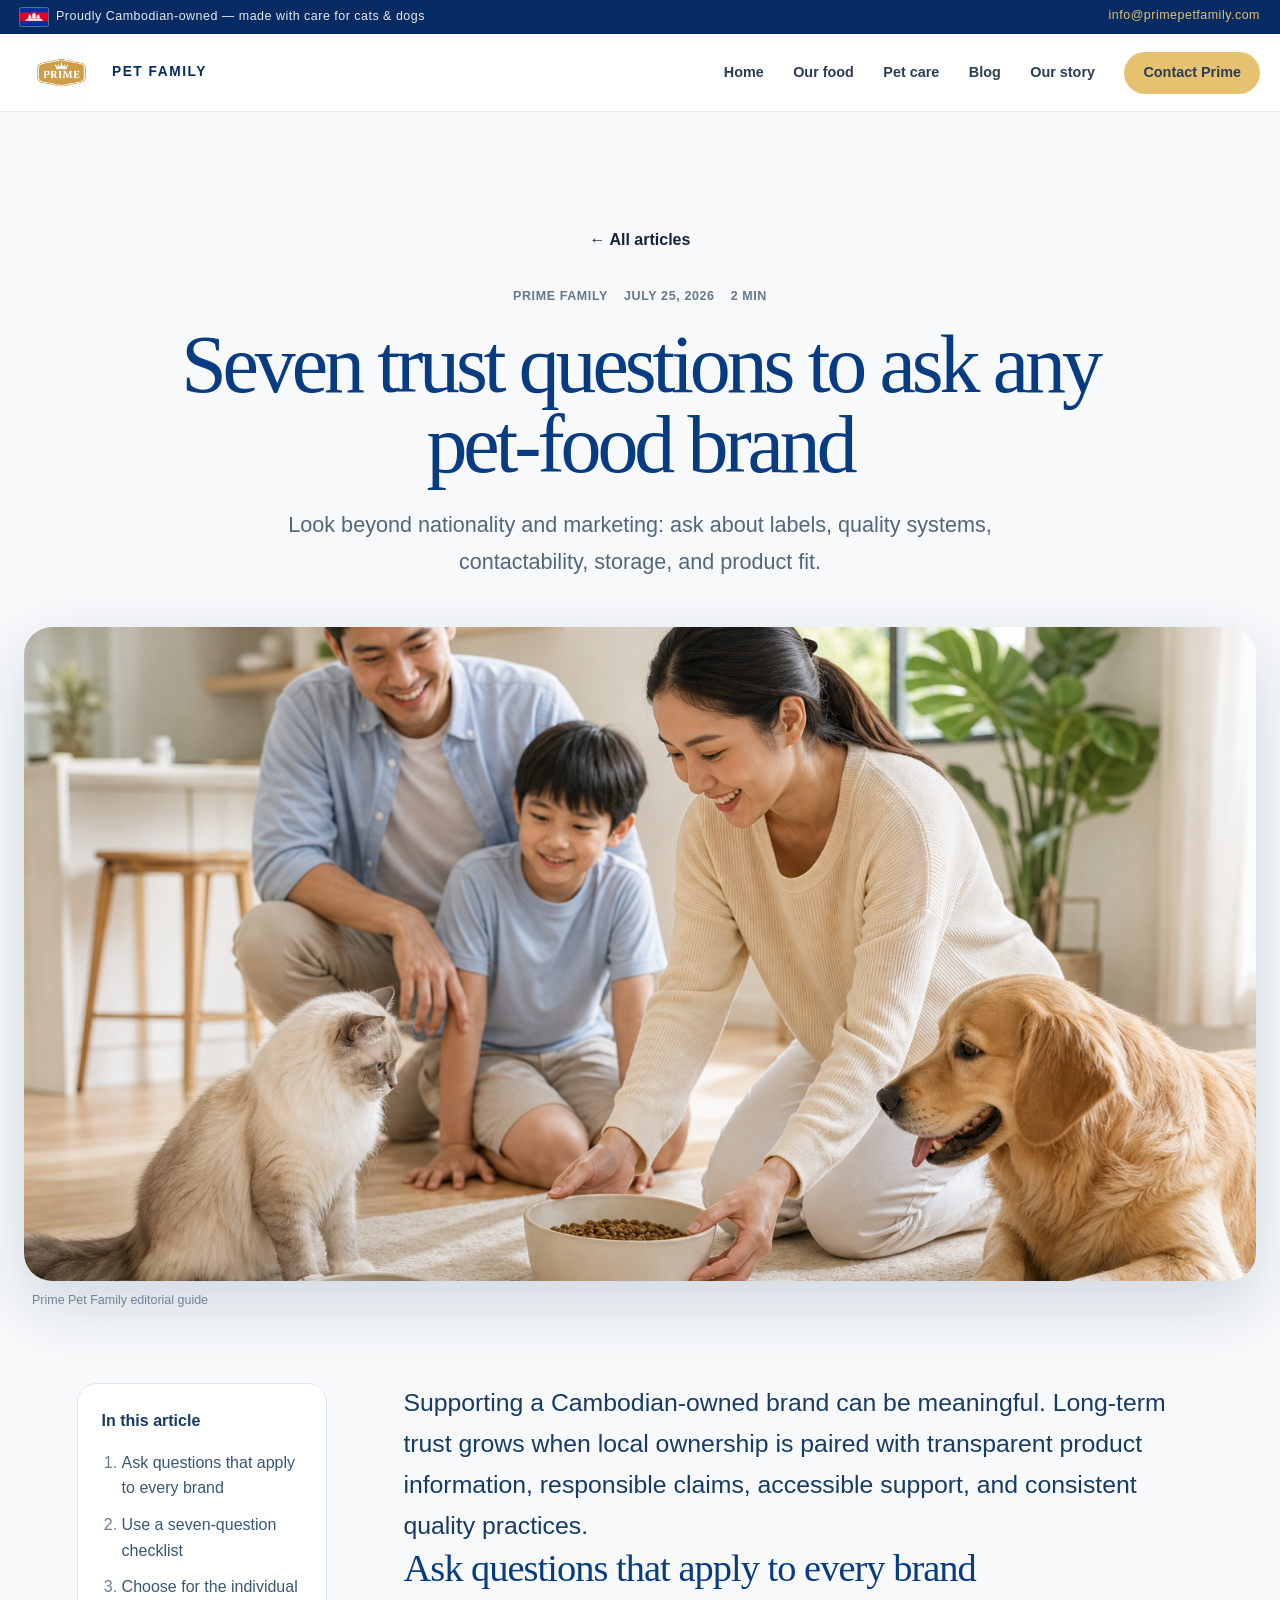
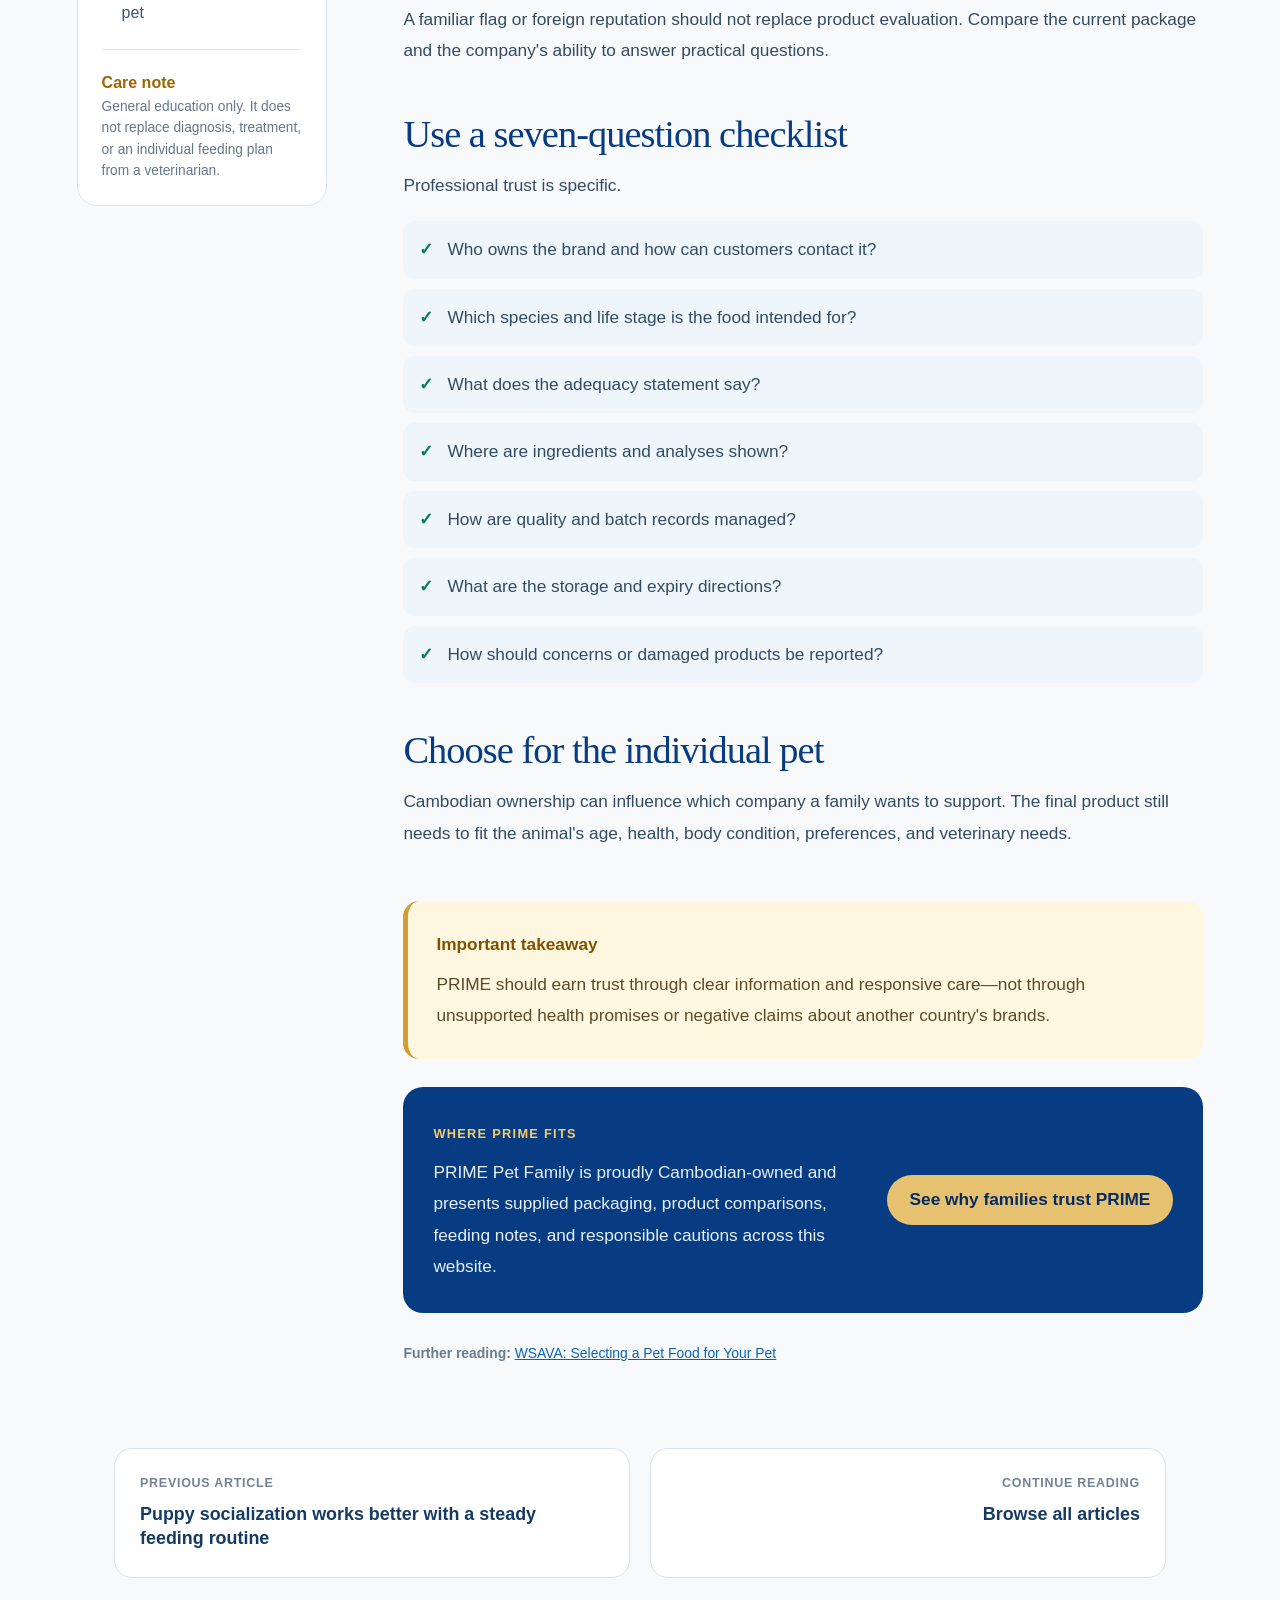
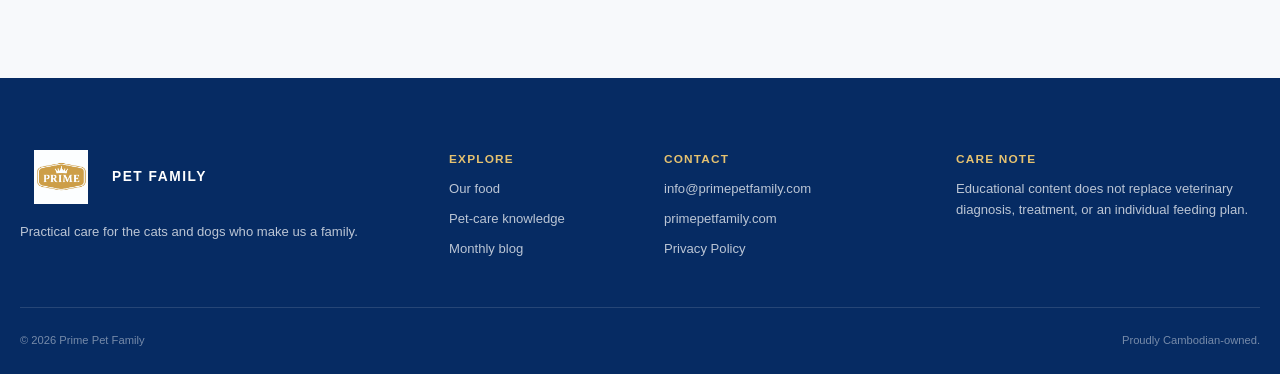
==== blog-post.html @ adce2b97 "Upgrade product pages and add monthly pet care blog" ====
<!doctype html>
<html lang="en">
<head>
  <meta charset="utf-8">
  <meta name="viewport" content="width=device-width, initial-scale=1">
  <meta name="description" content="Practical cat and dog care from Prime Pet Family.">
  <meta name="theme-color" content="#073b82">
  <meta property="og:type" content="article">
  <meta property="og:site_name" content="Prime Pet Family">
  <link rel="canonical" href="https://primepetfamily.com/blog-post.html">
  <title>Pet Care Article | Prime Pet Family</title>
  <link rel="stylesheet" href="styles.css">
  <link rel="stylesheet" href="detail.css">
  <script src="page.js" defer></script>
  <script src="blog-data.js" defer></script>
  <script src="blog.js" defer></script>
</head>
<body class="detail-page blog-page">
  <a class="skip-link" href="#main">Skip to content</a>
  <div class="announcement">
    <span class="ownership-message"><img class="cambodia-flag" src="assets/cambodia-flag.svg" alt="Flag of Cambodia">Proudly Cambodian-owned &mdash; made with care for cats &amp; dogs</span>
    <a href="mailto:info@primepetfamily.com">info@primepetfamily.com</a>
  </div>

  <header class="site-header" id="top">
    <a class="brand" href="index.html" aria-label="Prime Pet Family home"><img src="assets/prime-logo.jpg" alt="Prime"><span>Pet Family</span></a>
    <button class="menu-toggle" type="button" aria-expanded="false" aria-controls="primary-nav"><span></span><span></span><span></span><span class="sr-only">Open navigation</span></button>
    <nav class="primary-nav" id="primary-nav" aria-label="Primary navigation">
      <a href="index.html">Home</a>
      <a href="index.html#products">Our food</a>
      <a href="knowledge.html">Pet care</a>
      <a href="blog.html" aria-current="page">Blog</a>
      <a href="index.html#story">Our story</a>
      <a class="button button-small button-gold" href="mailto:info@primepetfamily.com">Contact Prime</a>
    </nav>
  </header>

  <main id="main" class="blog-post-main">
    <div id="blog-post-app"></div>
  </main>

  <footer class="site-footer detail-footer">
    <div class="footer-brand"><a class="brand brand-footer" href="index.html"><img src="assets/prime-logo.jpg" alt=""><span>Pet Family</span></a><p>Practical care for the cats and dogs who make us a family.</p></div>
    <div><strong>Explore</strong><a href="index.html#products">Our food</a><a href="knowledge.html">Pet-care knowledge</a><a href="blog.html">Monthly blog</a></div>
    <div><strong>Contact</strong><a href="mailto:info@primepetfamily.com">info@primepetfamily.com</a><a href="https://www.primepetfamily.com">primepetfamily.com</a><a href="privacy.html">Privacy Policy</a></div>
    <div class="footer-note"><strong>Care note</strong><p>Educational content does not replace veterinary diagnosis, treatment, or an individual feeding plan.</p></div>
    <div class="copyright"><span>&copy; <span id="year"></span> Prime Pet Family</span><span>Proudly Cambodian-owned.</span></div>
  </footer>
</body>
</html>
---- styles.css ----
:root {
  --blue-950: #062b63;
  --blue-900: #073b82;
  --blue-700: #0a55b8;
  --sky: #11c7df;
  --sky-soft: #dff9fc;
  --gold: #c9952d;
  --gold-light: #e6c270;
  --cream: #fbf7ee;
  --cream-deep: #f1e8d7;
  --ink: #14233b;
  --muted: #627087;
  --white: #fff;
  --line: rgba(20, 35, 59, .13);
  --shadow: 0 18px 55px rgba(5, 37, 82, .12);
  --radius: 28px;
  --max: 1240px;
  --ease-premium: cubic-bezier(.22, 1, .36, 1);
}

* { box-sizing: border-box; }

html {
  scroll-behavior: smooth;
  scroll-padding-top: 92px;
}

body {
  margin: 0;
  color: var(--ink);
  background: #fff;
  font-family: Inter, ui-sans-serif, -apple-system, BlinkMacSystemFont, "Segoe UI", sans-serif;
  line-height: 1.6;
  -webkit-font-smoothing: antialiased;
}

[data-reveal] {
  opacity: 0;
  transform: translate3d(0, var(--reveal-offset, 30px), 0) scale(.985);
  transition: opacity .8s var(--ease-premium), transform .8s var(--ease-premium);
  transition-delay: var(--reveal-delay, 0ms);
  will-change: opacity, transform;
}

[data-reveal="left"] { transform: translate3d(-34px, 0, 0) scale(.985); }
[data-reveal="right"] { transform: translate3d(34px, 0, 0) scale(.985); }
[data-reveal="zoom"] { transform: scale(.92); }
[data-reveal="soft"] { transform: translate3d(0, 16px, 0) scale(.995); }
[data-reveal].is-visible {
  opacity: 1;
  transform: translate3d(0, 0, 0) scale(1);
}

[data-parallax] {
  transform: translate3d(0, var(--parallax-y, 0px), 0) scale(var(--parallax-scale, 1.05));
  transform-origin: center;
  will-change: transform;
}

body.dialog-open { overflow: hidden; }

img { max-width: 100%; display: block; }
button, input, select, textarea { font: inherit; }
button, a { -webkit-tap-highlight-color: transparent; }
a { color: inherit; }

.sr-only {
  position: absolute;
  width: 1px;
  height: 1px;
  padding: 0;
  margin: -1px;
  overflow: hidden;
  clip: rect(0, 0, 0, 0);
  white-space: nowrap;
  border: 0;
}

.skip-link {
  position: fixed;
  z-index: 1000;
  left: 12px;
  top: -80px;
  padding: 10px 16px;
  border-radius: 10px;
  color: var(--white);
  background: var(--blue-900);
  transition: top .2s ease;
}

.skip-link:focus { top: 12px; }

.announcement {
  min-height: 34px;
  padding: 6px max(20px, calc((100vw - var(--max)) / 2));
  display: flex;
  justify-content: space-between;
  gap: 24px;
  color: rgba(255, 255, 255, .9);
  background: var(--blue-950);
  font-size: .78rem;
  letter-spacing: .04em;
}

.announcement a { color: var(--gold-light); text-decoration: none; }
.announcement a:hover { text-decoration: underline; }

.ownership-message,
.local-brand-badge {
  display: inline-flex;
  align-items: center;
  gap: 8px;
}

.cambodia-flag {
  width: 28px;
  height: auto;
  flex: 0 0 auto;
  border-radius: 2px;
  box-shadow: 0 0 0 1px rgba(255, 255, 255, .32);
}

.cambodia-flag-small {
  width: 22px;
  box-shadow: 0 0 0 1px rgba(6, 43, 99, .14);
}

.site-header {
  position: sticky;
  top: 0;
  z-index: 50;
  height: 78px;
  padding: 0 max(20px, calc((100vw - var(--max)) / 2));
  display: flex;
  align-items: center;
  justify-content: space-between;
  background: rgba(255, 255, 255, .94);
  border-bottom: 1px solid rgba(20, 35, 59, .08);
  backdrop-filter: blur(14px);
}

.brand {
  display: inline-flex;
  align-items: center;
  gap: 10px;
  color: var(--blue-950);
  text-decoration: none;
  font-size: .86rem;
  font-weight: 800;
  letter-spacing: .11em;
  text-transform: uppercase;
}

.brand img {
  width: 82px;
  height: 54px;
  object-fit: contain;
  mix-blend-mode: multiply;
}

.primary-nav {
  display: flex;
  align-items: center;
  gap: clamp(18px, 2.3vw, 32px);
}

.primary-nav > a {
  position: relative;
  color: #2d3c54;
  text-decoration: none;
  font-size: .9rem;
  font-weight: 700;
}

.primary-nav > a::after {
  content: "";
  position: absolute;
  left: 0;
  bottom: -8px;
  width: 100%;
  height: 2px;
  background: var(--gold);
  transform: scaleX(0);
  transform-origin: right;
  transition: transform .25s ease;
}

.primary-nav > a:hover::after,
.primary-nav > a:focus-visible::after {
  transform: scaleX(1);
  transform-origin: left;
}

.menu-toggle {
  display: none;
  width: 46px;
  height: 46px;
  padding: 11px;
  border: 0;
  border-radius: 12px;
  background: var(--cream);
}

.menu-toggle > span:not(.sr-only) {
  display: block;
  height: 2px;
  margin: 5px 0;
  border-radius: 2px;
  background: var(--blue-950);
  transition: transform .2s ease, opacity .2s ease;
}

.button {
  min-height: 50px;
  padding: 13px 22px;
  display: inline-flex;
  align-items: center;
  justify-content: center;
  border: 1px solid transparent;
  border-radius: 999px;
  text-decoration: none;
  font-weight: 800;
  line-height: 1.1;
  cursor: pointer;
  transition: transform .2s ease, box-shadow .2s ease, background .2s ease;
}

.button:hover { transform: translateY(-2px); }
.button:focus-visible, .filter-button:focus-visible, .card-link:focus-visible, .dialog-close:focus-visible { outline: 3px solid rgba(17, 199, 223, .48); outline-offset: 3px; }
.button-small { min-height: 42px; padding: 10px 18px; font-size: .84rem; }
.button-gold { color: var(--blue-950); background: var(--gold-light); }
.button-blue { color: var(--white); background: var(--blue-900); box-shadow: 0 12px 24px rgba(7, 59, 130, .22); }
.button-blue:hover { background: var(--blue-700); box-shadow: 0 16px 32px rgba(7, 59, 130, .28); }
.button-light { color: var(--blue-950); background: var(--white); box-shadow: 0 12px 28px rgba(0, 0, 0, .14); }
.button-full { width: 100%; }

.hero {
  position: relative;
  min-height: min(730px, calc(100vh - 112px));
  display: grid;
  align-items: center;
  background: #f6f1e9 url("assets/hero-pets-web.jpg") center / cover no-repeat;
  overflow: hidden;
}

.hero-overlay {
  position: absolute;
  inset: 0;
  background: linear-gradient(90deg, rgba(249, 246, 239, .98) 0%, rgba(249, 246, 239, .91) 31%, rgba(249, 246, 239, .30) 57%, rgba(249, 246, 239, 0) 78%);
}

.hero-content {
  position: relative;
  z-index: 1;
  width: min(660px, 54vw);
  margin-left: max(20px, calc((100vw - var(--max)) / 2));
  padding: 72px 0 58px;
}

.eyebrow {
  margin: 0 0 13px;
  color: var(--gold);
  font-size: .77rem;
  font-weight: 900;
  letter-spacing: .17em;
  text-transform: uppercase;
}

h1, h2, h3, p { margin-top: 0; }

h1, h2 {
  font-family: Georgia, "Times New Roman", serif;
  font-weight: 500;
  line-height: .99;
  letter-spacing: -.045em;
}

h1 { margin-bottom: 24px; color: var(--blue-950); font-size: clamp(3.6rem, 6.7vw, 6.9rem); }
h1 em { color: var(--gold); font-weight: 400; }
h2 { margin-bottom: 22px; color: var(--blue-950); font-size: clamp(2.45rem, 4vw, 4.25rem); }
h3 { line-height: 1.2; }

.hero-copy {
  max-width: 540px;
  margin-bottom: 30px;
  color: #435067;
  font-size: clamp(1.02rem, 1.4vw, 1.22rem);
}

.hero-actions { display: flex; align-items: center; gap: 24px; flex-wrap: wrap; }

.text-link {
  color: var(--blue-950);
  text-decoration: none;
  font-size: .94rem;
  font-weight: 850;
  border-bottom: 1px solid rgba(6, 43, 99, .28);
}

.text-link span { display: inline-block; margin-left: 5px; transition: transform .2s ease; }
.text-link:hover span { transform: translateX(4px); }
.text-link-blue { color: var(--blue-700); }

.hero-proof {
  max-width: 610px;
  margin-top: 46px;
  padding-top: 22px;
  display: grid;
  grid-template-columns: repeat(3, 1fr);
  gap: 16px;
  border-top: 1px solid rgba(6, 43, 99, .18);
}

.hero-proof div { display: flex; flex-direction: column; }
.hero-proof strong { color: var(--blue-950); font-size: .87rem; }
.hero-proof span { color: var(--muted); font-size: .72rem; }

.image-note {
  position: absolute;
  right: 15px;
  bottom: 7px;
  margin: 0;
  color: rgba(20, 35, 59, .55);
  font-size: .62rem;
}

.trust-bar {
  padding: 24px max(20px, calc((100vw - var(--max)) / 2));
  display: grid;
  grid-template-columns: repeat(3, 1fr);
  gap: 22px;
  color: var(--white);
  background: var(--blue-900);
}

.trust-bar > div { display: flex; align-items: center; gap: 13px; font-size: .8rem; line-height: 1.4; }
.trust-bar strong { display: block; color: var(--gold-light); font-size: .86rem; }
.trust-icon { width: 40px; height: 40px; display: grid; flex: 0 0 40px; place-items: center; border: 1px solid rgba(255,255,255,.28); border-radius: 50%; font-size: 1.2rem; }

.trust-section { padding-bottom: 88px; }
.trust-layout {
  display: grid;
  grid-template-columns: minmax(0, .92fr) minmax(0, 1.08fr);
  align-items: start;
  gap: 28px;
}
.trust-visual {
  margin: 0;
  overflow: hidden;
  border-radius: 26px;
  background: #fff;
  box-shadow: var(--shadow);
}
.trust-visual img {
  width: 100%;
  display: block;
  aspect-ratio: 3 / 2;
  object-fit: cover;
}
.trust-visual figcaption {
  padding: 12px 16px 16px;
  color: #7f8b9d;
  font-size: .72rem;
}
.trust-content { display: grid; gap: 22px; }
.trust-grid { display: grid; grid-template-columns: repeat(2, minmax(0, 1fr)); gap: 22px; }
.trust-card {
  padding: 28px;
  border: 1px solid var(--line);
  border-radius: 24px;
  background: linear-gradient(180deg, #ffffff, #f7fbff);
  box-shadow: 0 12px 34px rgba(6, 43, 99, .06);
}
.trust-card-kicker {
  margin: 0 0 14px;
  color: var(--gold);
  font-size: .76rem;
  font-weight: 900;
  letter-spacing: .12em;
  text-transform: uppercase;
}
.trust-card h3 {
  margin: 0 0 10px;
  color: var(--blue-950);
  font-family: Georgia, "Times New Roman", serif;
  font-size: 1.5rem;
}
.trust-card p:last-child { margin-bottom: 0; color: var(--muted); font-size: .88rem; }
.trust-proof-panel {
  padding: 30px;
  display: grid;
  grid-template-columns: minmax(0, .86fr) minmax(0, 1.14fr);
  gap: 28px;
  border-radius: 28px;
  color: #fff;
  background: linear-gradient(135deg, var(--blue-950), #0e4ea0 62%, #1776c9);
  box-shadow: 0 18px 44px rgba(7, 59, 130, .18);
}
.trust-proof-label {
  margin: 0 0 12px;
  color: rgba(255,255,255,.72);
  font-size: .72rem;
  font-weight: 900;
  letter-spacing: .12em;
  text-transform: uppercase;
}
.trust-proof-copy h3 {
  margin: 0 0 14px;
  color: #fff;
  font-family: Georgia, "Times New Roman", serif;
  font-size: 2rem;
  line-height: 1.02;
}
.trust-proof-copy p:last-child {
  margin: 0;
  color: rgba(255,255,255,.78);
  font-size: .9rem;
}
.trust-proof-list {
  margin: 0;
  padding: 0;
  display: grid;
  gap: 16px;
  list-style: none;
}
.trust-proof-list li {
  padding: 15px 0 0;
  display: grid;
  gap: 7px;
  border-top: 1px solid rgba(255,255,255,.18);
}
.trust-proof-list li:first-child { padding-top: 0; border-top: 0; }
.trust-proof-list strong { color: #fff; font-size: .95rem; }
.trust-proof-list span { color: rgba(255,255,255,.74); font-size: .84rem; line-height: 1.55; }

.section { width: min(calc(100% - 40px), var(--max)); margin-inline: auto; padding: 112px 0; }

.section-heading { max-width: 750px; margin-bottom: 48px; }
.section-heading h2 { margin-bottom: 0; }
.section-heading > p:not(.eyebrow), .heading-row > p { color: var(--muted); }
.heading-row { max-width: none; display: grid; grid-template-columns: minmax(0, 1.5fr) minmax(260px, .62fr); align-items: end; gap: 65px; }
.heading-row > p { margin: 0 0 8px; }
.centered { margin-inline: auto; text-align: center; }
.centered > p:last-child { max-width: 660px; margin-inline: auto; }

.products-section { overflow: hidden; }

.filter-bar {
  margin-bottom: 34px;
  padding-bottom: 10px;
  display: flex;
  gap: 9px;
  overflow-x: auto;
  scrollbar-width: thin;
}

.filter-button {
  flex: 0 0 auto;
  padding: 10px 18px;
  border: 1px solid var(--line);
  border-radius: 999px;
  color: #48566c;
  background: #fff;
  font-size: .84rem;
  font-weight: 800;
  cursor: pointer;
  transition: color .2s ease, border .2s ease, background .2s ease;
}

.filter-button:hover { border-color: var(--blue-700); color: var(--blue-700); }
.filter-button.active { color: #fff; border-color: var(--blue-900); background: var(--blue-900); }

.product-grid { display: grid; grid-template-columns: repeat(2, minmax(0, 1fr)); gap: 22px; }
.product-card { min-width: 0; overflow: hidden; border: 1px solid var(--line); border-radius: var(--radius); background: #fff; box-shadow: 0 9px 35px rgba(10, 51, 105, .06); transition: transform .3s ease, box-shadow .3s ease; }
.product-card:hover { transform: translateY(-6px); box-shadow: var(--shadow); }
.product-card[hidden] { display: none; }

.product-card-canned {
  grid-column: 1 / -1;
  display: grid;
  grid-template-columns: minmax(0, 1.25fr) minmax(330px, .75fr);
}

.product-card-canned .product-image-wrap {
  height: 470px;
  padding: 34px;
  background: linear-gradient(145deg, #edf8f6, #fff8ed);
}

.product-card-canned .product-image-wrap::before {
  width: 430px;
  height: 430px;
}

.product-card-canned .product-image-wrap > img {
  max-width: 96%;
  max-height: 430px;
  filter: none;
}

.product-card-canned .product-body {
  padding: clamp(34px, 5vw, 66px);
  display: flex;
  justify-content: center;
  flex-direction: column;
}

.product-card-canned .product-body > p:not(.product-pet) {
  min-height: 0;
}

.canned-flavours {
  margin: 3px 0 26px;
  display: flex;
  flex-wrap: wrap;
  gap: 7px;
}

.canned-flavours span {
  padding: 6px 10px;
  border: 1px solid rgba(7, 59, 130, .14);
  border-radius: 999px;
  color: var(--blue-900);
  background: #f4f8ff;
  font-size: .7rem;
  font-weight: 800;
}

.product-image-wrap {
  position: relative;
  height: 410px;
  display: grid;
  place-items: center;
  padding: 42px 28px 18px;
  overflow: hidden;
  background: linear-gradient(145deg, #dff7fb, #f8fcfd);
}

.product-image-wrap::before {
  content: "";
  position: absolute;
  width: 310px;
  height: 310px;
  border: 1px solid rgba(255,255,255,.8);
  border-radius: 50%;
}

.product-card-cream .product-image-wrap { background: linear-gradient(145deg, #f7edda, #fffaf0); }
.product-card-dog .product-image-wrap { background: linear-gradient(145deg, #d8eff6, #f5ead7); }
.product-card-sky .product-image-wrap { background: linear-gradient(145deg, #cfeff8, #f2f9fb); }

.product-image-wrap > img { position: relative; z-index: 1; max-width: 88%; max-height: 365px; object-fit: contain; filter: drop-shadow(0 17px 19px rgba(6, 43, 99, .12)); transition: transform .35s ease; }
.product-card:hover .product-image-wrap > img { transform: scale(1.025); }
.product-image-wrap.range-image > img { max-width: 100%; }

.dual-product { grid-template-columns: 1fr 1.35fr; align-items: end; padding-inline: 12px; }
.dual-product > img { width: 100%; max-width: none; }
.dual-product > img:first-of-type { transform: translateX(18px) scale(.82); transform-origin: bottom right; }
.product-card:hover .dual-product > img:first-of-type { transform: translateX(18px) scale(.84); }

.product-badge {
  position: absolute;
  z-index: 3;
  left: 20px;
  top: 20px;
  padding: 7px 12px;
  border-radius: 999px;
  color: var(--blue-950);
  background: rgba(255,255,255,.84);
  backdrop-filter: blur(8px);
  font-size: .7rem;
  font-weight: 900;
  letter-spacing: .04em;
  text-transform: uppercase;
}

.product-body { padding: 28px; }
.product-pet { margin-bottom: 5px; color: var(--gold); font-size: .73rem; font-weight: 900; letter-spacing: .12em; text-transform: uppercase; }
.product-body h3 { margin: 0 0 10px; color: var(--blue-950); font-family: Georgia, "Times New Roman", serif; font-size: 1.7rem; }
.product-body > p:not(.product-pet) { min-height: 52px; margin-bottom: 22px; color: var(--muted); font-size: .9rem; }
.product-footer { padding-top: 18px; display: flex; align-items: center; justify-content: space-between; gap: 16px; border-top: 1px solid var(--line); }
.size-pill { flex: 0 0 auto; padding: 5px 10px; border-radius: 999px; color: var(--blue-900); background: #eef5ff; font-size: .72rem; font-weight: 850; }
.card-link { padding: 0; border: 0; color: var(--blue-900); background: transparent; font-size: .8rem; font-weight: 850; text-decoration: none; cursor: pointer; }
.card-link:hover span { display: inline-block; transform: translateX(3px); }
.filter-empty { padding: 44px; text-align: center; color: var(--muted); background: var(--cream); border-radius: var(--radius); }

.format-section { padding-top: 80px; }
.format-grid { display: grid; grid-template-columns: repeat(3, minmax(0, 1fr)); gap: 20px; }
.format-card {
  overflow: hidden;
  border: 1px solid var(--line);
  border-radius: 26px;
  background: #fff;
  box-shadow: 0 12px 34px rgba(6,43,99,.06);
}
.format-card > img {
  width: 100%;
  aspect-ratio: 16 / 10;
  display: block;
  object-fit: cover;
}
.format-copy { padding: 24px 24px 26px; }
.format-kicker {
  margin: 0 0 10px;
  color: var(--gold);
  font-size: .72rem;
  font-weight: 900;
  letter-spacing: .12em;
  text-transform: uppercase;
}
.format-copy h3 {
  margin: 0 0 12px;
  color: var(--blue-950);
  font-family: Georgia, "Times New Roman", serif;
  font-size: 1.6rem;
  line-height: 1.08;
}
.format-copy > p {
  margin: 0 0 16px;
  color: var(--muted);
  font-size: .84rem;
}
.format-copy ul {
  margin: 0 0 18px;
  padding-left: 18px;
}
.format-copy li {
  margin: 7px 0;
  color: var(--blue-950);
  font-size: .8rem;
}

.feature-story {
  min-height: 720px;
  display: grid;
  grid-template-columns: minmax(0, 1.05fr) minmax(0, .95fr);
  background: var(--cream);
}

.feature-visual {
  position: relative;
  min-height: 650px;
  display: grid;
  place-items: center;
  overflow: hidden;
  background: var(--sky);
}

.feature-visual::before {
  content: "";
  position: absolute;
  inset: 8%;
  border: 1px solid rgba(255,255,255,.45);
  border-radius: 50%;
}

.bowl-image { position: relative; z-index: 2; width: min(70%, 520px); filter: drop-shadow(0 30px 28px rgba(4, 65, 83, .22)); }
.orbit { position: absolute; border: 1px solid rgba(255,255,255,.42); border-radius: 50%; }
.orbit-one { width: 560px; height: 560px; }
.orbit-two { width: 730px; height: 730px; }
.ingredient-chip { position: absolute; z-index: 3; padding: 8px 14px; border-radius: 999px; color: var(--blue-950); background: #fff; box-shadow: 0 9px 26px rgba(6, 43, 99, .14); font-size: .75rem; font-weight: 900; }
.chip-one { left: 10%; top: 25%; }
.chip-two { right: 9%; top: 32%; }
.chip-three { right: 13%; bottom: 22%; }

.feature-copy { align-self: center; max-width: 570px; padding: 80px clamp(38px, 7vw, 110px); }
.feature-copy > p:not(.eyebrow) { color: var(--muted); }

.check-list { margin: 30px 0; padding: 0; list-style: none; }
.check-list li { padding: 16px 0; display: flex; align-items: center; gap: 18px; border-bottom: 1px solid var(--line); }
.check-list li > span { width: 40px; height: 40px; display: grid; flex: 0 0 40px; place-items: center; border-radius: 50%; color: #fff; background: var(--blue-900); font-size: .68rem; font-weight: 900; }
.check-list div { display: flex; flex-direction: column; }
.check-list strong { color: var(--blue-950); font-size: .9rem; }
.check-list small { color: var(--muted); }

.ingredient-gallery-section { padding-top: 88px; }
.ingredient-gallery-grid { display: grid; grid-template-columns: repeat(2, minmax(0, 1fr)); gap: 22px; }
.ingredient-gallery-card {
  overflow: hidden;
  border: 1px solid var(--line);
  border-radius: 26px;
  background: #fff;
  box-shadow: 0 12px 34px rgba(6,43,99,.06);
}
.ingredient-gallery-card > img {
  width: 100%;
  aspect-ratio: 16 / 10;
  display: block;
  object-fit: cover;
}
.ingredient-gallery-copy { padding: 24px 24px 26px; }
.ingredient-gallery-kicker {
  margin: 0 0 10px;
  color: var(--gold);
  font-size: .72rem;
  font-weight: 900;
  letter-spacing: .12em;
  text-transform: uppercase;
}
.ingredient-gallery-copy h3 {
  margin: 0 0 11px;
  color: var(--blue-950);
  font-family: Georgia, "Times New Roman", serif;
  font-size: 1.55rem;
  line-height: 1.08;
}
.ingredient-gallery-copy > p:not(.ingredient-gallery-kicker) {
  margin: 0 0 18px;
  color: var(--muted);
  font-size: .84rem;
}
.ingredient-tags {
  display: flex;
  flex-wrap: wrap;
  gap: 7px;
}
.ingredient-tags span {
  padding: 6px 10px;
  border: 1px solid rgba(7, 59, 130, .12);
  border-radius: 999px;
  color: var(--blue-900);
  background: #f5f9ff;
  font-size: .69rem;
  font-weight: 850;
}

.range-spotlight { display: grid; grid-template-columns: minmax(0, .83fr) minmax(0, 1.17fr); align-items: center; gap: 65px; }
.spotlight-copy > p:not(.eyebrow) { color: var(--muted); }
.stat-grid { margin: 34px 0 16px; display: grid; grid-template-columns: repeat(3, 1fr); gap: 1px; overflow: hidden; border: 1px solid var(--line); border-radius: 18px; background: var(--line); }
.stat-grid > div { padding: 21px 13px; display: flex; flex-direction: column; background: #fff; }
.stat-grid strong { color: var(--blue-900); font-family: Georgia, "Times New Roman", serif; font-size: 1.7rem; line-height: 1; }
.stat-grid span { margin-top: 7px; color: var(--muted); font-size: .67rem; line-height: 1.35; }
.claim-note { display: block; color: #8993a2; line-height: 1.5; }

.spotlight-visual { position: relative; min-height: 560px; display: grid; align-items: end; border-radius: var(--radius); background: linear-gradient(145deg, #d7f4fa 0%, #eef8f9 52%, #f2e2c4 100%); overflow: hidden; }
.spotlight-visual::after { content: ""; position: absolute; inset: 30px; border: 1px solid rgba(255,255,255,.7); border-radius: 50%; }
.dog-range-image { position: relative; z-index: 2; width: 100%; padding: 40px 18px 15px; filter: drop-shadow(0 21px 22px rgba(6,43,99,.12)); }
.kibble-card { position: absolute; z-index: 4; right: 24px; top: 24px; width: 125px; padding: 8px; border-radius: 17px; background: #fff; box-shadow: var(--shadow); transform: rotate(4deg); }
.kibble-card img { width: 100%; aspect-ratio: 1; object-fit: cover; border-radius: 11px; }
.kibble-card span { display: block; padding: 7px 3px 3px; color: var(--blue-950); font-size: .58rem; font-weight: 850; line-height: 1.25; text-align: center; }

.feeding-section { padding: 110px 20px; color: #fff; background: var(--blue-950); }
.feeding-section h2 { color: #fff; }
.feeding-section .section-heading > p:last-child { color: rgba(255,255,255,.7); }
.transition-track { width: min(960px, 100%); margin: 50px auto 32px; display: flex; align-items: center; justify-content: center; }
.transition-step { flex: 0 0 128px; display: flex; align-items: center; flex-direction: column; text-align: center; }
.transition-step strong { margin-top: 13px; color: var(--gold-light); font-size: .84rem; }
.transition-step small { color: rgba(255,255,255,.65); }
.transition-line { height: 1px; flex: 1; min-width: 20px; margin-bottom: 46px; background: rgba(255,255,255,.25); }
.bowl-chart { position: relative; width: 86px; height: 86px; overflow: hidden; border: 2px solid rgba(255,255,255,.65); border-radius: 50%; background: rgba(255,255,255,.14); }
.bowl-chart::after { content: ""; position: absolute; inset: 11px; border: 1px solid rgba(255,255,255,.23); border-radius: 50%; }
.bowl-chart span { position: absolute; left: 0; right: 0; bottom: 0; height: var(--new-food); background: var(--gold); transition: height .8s ease; }
.feeding-note { max-width: 680px; margin: 0 auto; color: rgba(255,255,255,.54); font-size: .76rem; text-align: center; }

.standards-section { padding-top: 86px; }
.standards-layout {
  display: grid;
  grid-template-columns: minmax(0, 1.08fr) minmax(320px, .92fr);
  gap: 24px;
  align-items: start;
}
.standards-grid { display: grid; grid-template-columns: repeat(2, minmax(0, 1fr)); gap: 18px; }
.standards-card {
  min-height: 230px;
  padding: 26px;
  border: 1px solid var(--line);
  border-radius: 24px;
  background: linear-gradient(180deg, #ffffff, #f8fbff);
  box-shadow: 0 12px 34px rgba(6,43,99,.05);
}
.standards-card span {
  width: 40px;
  height: 40px;
  display: grid;
  place-items: center;
  border-radius: 50%;
  color: #fff;
  background: var(--blue-900);
  font-size: .68rem;
  font-weight: 900;
}
.standards-card h3 {
  margin: 32px 0 10px;
  color: var(--blue-950);
  font-family: Georgia, "Times New Roman", serif;
  font-size: 1.35rem;
}
.standards-card p { margin: 0; color: var(--muted); font-size: .82rem; }
.standards-panel {
  padding: 28px;
  border-radius: 26px;
  color: #fff;
  background: linear-gradient(145deg, #073b82, #0b56a1);
  box-shadow: 0 16px 38px rgba(6,43,99,.12);
}
.standards-kicker {
  margin: 0 0 10px;
  color: var(--gold-light);
  font-size: .72rem;
  font-weight: 900;
  letter-spacing: .1em;
  text-transform: uppercase;
}
.standards-panel h3 {
  margin: 0 0 16px;
  color: #fff;
  font-family: Georgia, "Times New Roman", serif;
  font-size: 2rem;
  line-height: 1.02;
}
.standards-list {
  margin: 0;
  padding: 0;
  list-style: none;
}
.standards-list li {
  padding: 15px 0;
  display: grid;
  gap: 5px;
  border-top: 1px solid rgba(255,255,255,.16);
}
.standards-list li:first-child { padding-top: 0; border-top: 0; }
.standards-list strong { color: #fff; font-size: .88rem; }
.standards-list span { color: rgba(255,255,255,.74); font-size: .79rem; line-height: 1.5; }

.knowledge-preview { padding-bottom: 88px; }
.knowledge-preview .heading-row > div:last-child > p { margin-bottom: 11px; color: var(--muted); }
.knowledge-preview-grid { display: grid; grid-template-columns: repeat(3, minmax(0, 1fr)); gap: 17px; }
.knowledge-preview-card { overflow: hidden; border: 1px solid var(--line); border-radius: 23px; color: inherit; text-decoration: none; background: #fff; box-shadow: 0 10px 34px rgba(6,43,99,.06); transition: transform .25s ease, box-shadow .25s ease; }
.knowledge-preview-card:hover { transform: translateY(-5px); box-shadow: var(--shadow); }
.knowledge-preview-card > img { width: 100%; height: 245px; object-fit: cover; }
.knowledge-preview-card > div { padding: 24px; }
.knowledge-preview-card span { color: var(--gold); font-size: .68rem; font-weight: 850; text-transform: uppercase; }
.knowledge-preview-card h3 { margin: 12px 0 9px; color: var(--blue-950); font-family: Georgia, "Times New Roman", serif; font-size: 1.45rem; }
.knowledge-preview-card p { color: var(--muted); font-size: .81rem; }
.knowledge-preview-card strong { color: var(--blue-700); font-size: .75rem; }

.story-section { display: grid; grid-template-columns: minmax(0, 1.12fr) minmax(0, .88fr); align-items: center; gap: 70px; }
.story-image { min-height: 540px; overflow: hidden; border-radius: var(--radius); background: var(--sky-soft); box-shadow: var(--shadow); }
.story-image img { width: 100%; height: 100%; min-height: 540px; object-fit: cover; object-position: left center; }
.story-copy > p:not(.eyebrow) { color: var(--muted); }
.quality-row { margin-top: 30px; padding-top: 20px; display: flex; flex-wrap: wrap; gap: 8px; border-top: 1px solid var(--line); }
.quality-row span { padding: 7px 11px; border-radius: 8px; color: var(--blue-900); background: #eef5ff; font-size: .7rem; font-weight: 800; }

.business-section { padding-top: 86px; }
.business-grid { display: grid; grid-template-columns: repeat(3, minmax(0, 1fr)); gap: 22px; }
.business-card {
  padding: 28px;
  display: flex;
  flex-direction: column;
  gap: 16px;
  border: 1px solid var(--line);
  border-radius: 24px;
  background: #fff;
  box-shadow: 0 12px 34px rgba(6, 43, 99, .06);
}
.business-kicker {
  margin: 0;
  color: var(--gold);
  font-size: .72rem;
  font-weight: 900;
  letter-spacing: .12em;
  text-transform: uppercase;
}
.business-card h3 {
  margin: 0;
  color: var(--blue-950);
  font-family: Georgia, "Times New Roman", serif;
  font-size: 1.56rem;
}
.business-card p:not(.business-kicker) { margin: 0; color: var(--muted); font-size: .86rem; }
.business-card .button { align-self: flex-start; }

.business-assurance {
  margin-top: 26px;
  display: grid;
  grid-template-columns: repeat(3, minmax(0, 1fr));
  gap: 16px;
}

.business-assurance article {
  padding: 22px 24px;
  border: 1px solid var(--line);
  border-radius: 22px;
  background: linear-gradient(180deg, #ffffff, #f7fbff);
  box-shadow: 0 10px 30px rgba(6,43,99,.05);
}

.business-assurance strong {
  display: block;
  margin-bottom: 8px;
  color: var(--blue-950);
  font-size: .96rem;
}

.business-assurance p {
  margin: 0;
  color: var(--muted);
  font-size: .8rem;
}

.faq-section { padding-top: 72px; }
.faq-list { border-top: 1px solid var(--line); }
.faq-list details { border-bottom: 1px solid var(--line); }
.faq-list summary { padding: 24px 4px; display: flex; align-items: center; justify-content: space-between; gap: 18px; color: var(--blue-950); font-size: 1.04rem; font-weight: 800; cursor: pointer; list-style: none; }
.faq-list summary::-webkit-details-marker { display: none; }
.faq-list summary span { font-size: 1.5rem; font-weight: 300; transition: transform .2s ease; }
.faq-list details[open] summary span { transform: rotate(45deg); }
.faq-list details p { max-width: 860px; margin: -8px 0 25px; color: var(--muted); }

.final-cta { padding: 78px max(20px, calc((100vw - var(--max)) / 2)); display: flex; align-items: center; justify-content: space-between; gap: 40px; color: #fff; background: var(--sky); }
.final-cta .eyebrow { color: var(--blue-950); }
.final-cta h2 { max-width: 790px; margin: 0; color: #fff; }

.site-footer { padding: 72px max(20px, calc((100vw - var(--max)) / 2)) 24px; display: grid; grid-template-columns: 1.25fr .55fr .8fr 1fr; gap: 48px; color: rgba(255,255,255,.73); background: var(--blue-950); font-size: .82rem; }
.site-footer > div:not(.copyright) { display: flex; flex-direction: column; align-items: flex-start; gap: 9px; }
.site-footer strong { color: var(--gold-light); font-size: .74rem; letter-spacing: .1em; text-transform: uppercase; }
.site-footer a:not(.brand) { text-decoration: none; }
.site-footer a:hover { color: #fff; }
.brand-footer { margin-bottom: 8px; color: #fff; }
.brand-footer img { border-radius: 6px; mix-blend-mode: normal; }
.footer-brand p, .footer-note p { margin: 0; }
.footer-ownership { color: rgba(255,255,255,.56); }
.copyright { grid-column: 1 / -1; padding-top: 24px; display: flex; justify-content: space-between; gap: 20px; border-top: 1px solid rgba(255,255,255,.13); color: rgba(255,255,255,.45); font-size: .7rem; }

.inquiry-dialog {
  width: min(560px, calc(100% - 28px));
  max-height: calc(100vh - 30px);
  padding: 38px;
  border: 0;
  border-radius: 26px;
  color: var(--ink);
  background: #fff;
  box-shadow: 0 40px 100px rgba(0,0,0,.35);
}

.inquiry-dialog::backdrop { background: rgba(4, 25, 55, .72); backdrop-filter: blur(5px); }
.dialog-close { position: absolute; right: 17px; top: 14px; width: 40px; height: 40px; border: 0; border-radius: 50%; color: var(--blue-950); background: var(--cream); font-size: 1.7rem; line-height: 1; cursor: pointer; }
.dialog-mark { width: max-content; margin-bottom: 27px; padding: 6px 13px; border: 2px solid var(--gold); border-radius: 8px; color: var(--gold); font-family: Georgia, "Times New Roman", serif; font-weight: 900; letter-spacing: .06em; }
.inquiry-dialog h2 { margin-bottom: 13px; font-size: 2.9rem; }
.inquiry-dialog > p:not(.eyebrow) { color: var(--muted); }
.inquiry-dialog form { display: grid; gap: 9px; margin-top: 22px; }
.inquiry-dialog label { color: var(--blue-950); font-size: .72rem; font-weight: 850; }
.inquiry-dialog input, .inquiry-dialog select, .inquiry-dialog textarea { width: 100%; padding: 11px 13px; border: 1px solid var(--line); border-radius: 10px; color: var(--ink); background: #fbfcfe; outline: 0; }
.inquiry-dialog input:focus, .inquiry-dialog select:focus, .inquiry-dialog textarea:focus { border-color: var(--sky); box-shadow: 0 0 0 3px rgba(17,199,223,.16); }
.inquiry-dialog input[readonly] { color: var(--blue-900); font-weight: 750; }
.form-row { display: grid; grid-template-columns: 1fr 1fr; gap: 12px; }
.form-row > div { display: grid; gap: 9px; }
.inquiry-dialog form small { color: #8a94a3; text-align: center; }

.toast { position: fixed; z-index: 80; left: 50%; bottom: 24px; padding: 11px 17px; border-radius: 999px; color: #fff; background: var(--blue-950); box-shadow: var(--shadow); font-size: .82rem; font-weight: 750; opacity: 0; pointer-events: none; transform: translate(-50%, 20px); transition: opacity .25s ease, transform .25s ease; }
.toast.show { opacity: 1; transform: translate(-50%, 0); }

@media (max-width: 980px) {
  .menu-toggle { display: block; }
  .primary-nav { position: absolute; left: 20px; right: 20px; top: 69px; padding: 20px; display: none; align-items: stretch; flex-direction: column; gap: 7px; border: 1px solid var(--line); border-radius: 18px; background: #fff; box-shadow: var(--shadow); }
  .primary-nav.open { display: flex; }
  .primary-nav > a { padding: 9px 5px; }
  .primary-nav > a::after { display: none; }
  .menu-toggle[aria-expanded="true"] > span:nth-child(1) { transform: translateY(7px) rotate(45deg); }
  .menu-toggle[aria-expanded="true"] > span:nth-child(2) { opacity: 0; }
  .menu-toggle[aria-expanded="true"] > span:nth-child(3) { transform: translateY(-7px) rotate(-45deg); }

  .hero { min-height: 680px; background-position: 61% center; }
  .hero-overlay { background: linear-gradient(90deg, rgba(249,246,239,.98), rgba(249,246,239,.82) 51%, rgba(249,246,239,.12)); }
  .hero-content { width: 65vw; }
  .heading-row { grid-template-columns: 1fr; gap: 15px; }
  .trust-layout { grid-template-columns: 1fr; }
  .trust-grid { grid-template-columns: 1fr 1fr; }
  .trust-proof-panel { grid-template-columns: 1fr; }
  .format-grid { grid-template-columns: 1fr; }
  .product-image-wrap { height: 350px; }
  .product-card-canned { grid-template-columns: minmax(0, 1.05fr) minmax(300px, .95fr); }
  .product-card-canned .product-image-wrap { height: 430px; }
  .feature-story { grid-template-columns: 1fr; }
  .feature-visual { min-height: 540px; }
  .feature-copy { max-width: 760px; padding: 80px 32px; }
  .ingredient-gallery-grid { grid-template-columns: 1fr; }
  .range-spotlight { grid-template-columns: 1fr; }
  .spotlight-visual { min-height: 490px; }
  .standards-layout { grid-template-columns: 1fr; }
  .standards-grid { grid-template-columns: repeat(2, minmax(0, 1fr)); }
  .story-section { grid-template-columns: 1fr; }
  .business-grid { grid-template-columns: 1fr; }
  .business-assurance { grid-template-columns: 1fr; }
  .knowledge-preview-grid { grid-template-columns: repeat(2, minmax(0, 1fr)); }
  .knowledge-preview-card:last-child { grid-column: 1 / -1; }
  .story-image, .story-image img { min-height: 430px; }
  .site-footer { grid-template-columns: 1.2fr 1fr 1fr; }
  .footer-note { grid-column: span 3; }
}

@media (max-width: 720px) {
  .announcement { justify-content: center; }
  .announcement > a { display: none; }
  .ownership-message { font-size: .7rem; }
  .site-header { height: 68px; }
  .brand img { width: 69px; height: 45px; }
  .brand span { display: none; }
  .primary-nav { top: 62px; }
  .hero { min-height: 740px; align-items: end; background-position: 69% top; background-size: auto 56%; background-color: var(--cream); }
  .hero-overlay { background: linear-gradient(0deg, var(--cream) 0%, var(--cream) 45%, rgba(251,247,238,.12) 72%); }
  .hero-content { width: auto; margin: 0; padding: 330px 20px 38px; }
  h1 { font-size: clamp(3.25rem, 16vw, 5.25rem); }
  .hero-copy { font-size: .98rem; }
  .hero-proof { margin-top: 32px; }
  .hero-proof span { display: none; }
  .image-note { display: none; }
  .trust-bar { grid-template-columns: 1fr; gap: 14px; }
  .trust-bar > div { padding: 5px 0; }
  .section { width: min(calc(100% - 28px), var(--max)); padding: 82px 0; }
  h2 { font-size: clamp(2.35rem, 11vw, 3.5rem); }
  .section-heading { margin-bottom: 34px; }
  .trust-grid { grid-template-columns: 1fr; }
  .trust-proof-panel { padding: 24px 20px; }
  .trust-proof-copy h3 { font-size: 1.8rem; }
  .format-copy { padding: 22px 20px 24px; }
  .format-copy h3 { font-size: 1.45rem; }
  .ingredient-gallery-copy { padding: 22px 20px 24px; }
  .ingredient-gallery-copy h3 { font-size: 1.4rem; }
  .product-grid { grid-template-columns: 1fr; }
  .product-card-canned { grid-column: auto; display: block; }
  .product-card-canned .product-image-wrap { height: 390px; padding: 28px 14px 14px; }
  .product-card-canned .product-body { padding: 23px; }
  .product-image-wrap { height: 360px; }
  .product-body { padding: 23px; }
  .feature-visual { min-height: 440px; }
  .bowl-image { width: 72%; }
  .orbit-one { width: 400px; height: 400px; }
  .orbit-two { width: 510px; height: 510px; }
  .ingredient-chip { font-size: .64rem; }
  .feature-copy { padding: 70px 20px; }
  .range-spotlight { gap: 35px; }
  .stat-grid { grid-template-columns: 1fr; }
  .stat-grid > div { flex-direction: row; align-items: center; gap: 15px; }
  .stat-grid span { margin-top: 0; }
  .spotlight-visual { min-height: 380px; }
  .kibble-card { width: 105px; }
  .feeding-section { padding: 84px 20px; }
  .transition-track { align-items: stretch; flex-direction: column; gap: 0; }
  .transition-step { flex-basis: auto; flex-direction: row; gap: 16px; text-align: left; }
  .transition-step strong { margin: 0 0 3px; min-width: 72px; }
  .transition-step small { margin-left: auto; }
  .bowl-chart { width: 58px; height: 58px; flex: 0 0 58px; }
  .transition-line { width: 1px; height: 22px; min-height: 22px; flex: none; margin: 0 0 0 29px; }
  .standards-grid { grid-template-columns: 1fr; }
  .standards-panel { padding: 24px 20px; }
  .standards-panel h3 { font-size: 1.72rem; }
  .story-section { gap: 40px; }
  .knowledge-preview-grid { grid-template-columns: 1fr; }
  .knowledge-preview-card:last-child { grid-column: auto; }
  .knowledge-preview-card > img { height: 220px; }
  .story-image, .story-image img { min-height: 330px; }
  .final-cta { padding-block: 62px; align-items: flex-start; flex-direction: column; }
  .site-footer { grid-template-columns: 1fr 1fr; gap: 36px 26px; }
  .footer-brand, .footer-note { grid-column: 1 / -1; }
  .copyright { align-items: flex-start; flex-direction: column; }
  .inquiry-dialog { padding: 30px 20px; }
  .form-row { grid-template-columns: 1fr; }
}

@media (max-width: 420px) {
  .hero { min-height: 760px; background-size: auto 48%; }
  .hero-content { padding-top: 310px; }
  .hero-actions { align-items: flex-start; flex-direction: column; }
  .hero-proof { grid-template-columns: 1fr 1fr; }
  .hero-proof > div:last-child { display: none; }
  .product-footer { align-items: flex-start; flex-direction: column; }
  .product-image-wrap { height: 320px; }
  .dual-product { height: 340px; }
  .site-footer { grid-template-columns: 1fr; }
  .footer-brand, .footer-note { grid-column: auto; }
}

@media (prefers-reduced-motion: reduce) {
  html { scroll-behavior: auto; }
  *, *::before, *::after { scroll-behavior: auto !important; transition-duration: .01ms !important; animation-duration: .01ms !important; animation-iteration-count: 1 !important; }
  [data-reveal] { opacity: 1 !important; transform: none !important; }
  [data-parallax] { transform: none !important; }
}
---- detail.css ----
.detail-page { background: #fff; }
.detail-loading { min-height: 60vh; display: grid; place-items: center; color: var(--muted); }
.detail-footer { margin-top: 0; }
.detail-theme-blue { background: linear-gradient(135deg, #e7f2ff, #f9fcff); }

.detail-hero {
  min-height: 680px;
  display: grid;
  grid-template-columns: minmax(0, 1fr) minmax(0, 1fr);
  background: linear-gradient(135deg, #dff7fb, #f9fcfd);
  overflow: hidden;
}

/* Monthly blog */
.blog-hero {
  min-height: 620px;
  display: grid;
  grid-template-columns: minmax(0, .88fr) minmax(0, 1.12fr);
  overflow: hidden;
  background: linear-gradient(135deg, #f8f1df 0%, #fffaf1 52%, #dff4fb 100%);
}

.blog-hero-copy {
  display: flex;
  flex-direction: column;
  justify-content: center;
  align-items: flex-start;
  padding: clamp(64px, 8vw, 124px) clamp(24px, 7vw, 108px);
}

.blog-hero h1 {
  max-width: 760px;
  margin: 10px 0 20px;
  color: var(--blue);
  font-size: clamp(3rem, 5.8vw, 6.4rem);
  line-height: .94;
  letter-spacing: -.055em;
}

.blog-hero-copy > p:not(.eyebrow) {
  max-width: 650px;
  margin: 0 0 30px;
  color: #33485e;
  font-size: clamp(1.05rem, 1.5vw, 1.25rem);
  line-height: 1.75;
}

.blog-hero-image { min-height: 520px; }
.blog-hero-image img { width: 100%; height: 100%; object-fit: cover; object-position: center; }

.blog-featured-section,
.blog-archive { padding: clamp(72px, 8vw, 120px) clamp(20px, 6vw, 92px); }
.blog-featured-section { background: #fff; }
.blog-archive { background: #f5f8fb; }

.blog-card {
  overflow: hidden;
  border: 1px solid rgba(7, 59, 130, .12);
  border-radius: 26px;
  background: #fff;
  box-shadow: 0 18px 48px rgba(9, 40, 78, .08);
  transition: transform .3s ease, box-shadow .3s ease;
}
.blog-card:hover { transform: translateY(-5px); box-shadow: 0 24px 58px rgba(9, 40, 78, .14); }
.blog-card[hidden] { display: none; }
.blog-card-image { display: block; aspect-ratio: 16 / 10; overflow: hidden; background: #e8eef3; }
.blog-card-image img { width: 100%; height: 100%; object-fit: cover; transition: transform .5s ease; }
.blog-card:hover .blog-card-image img { transform: scale(1.035); }
.blog-card-body { padding: 26px; }
.blog-card-meta,
.blog-article-meta { display: flex; flex-wrap: wrap; gap: 8px 16px; color: #64778b; font-size: .78rem; font-weight: 800; letter-spacing: .05em; text-transform: uppercase; }
.blog-card-meta span:first-child,
.blog-article-meta span:first-child { color: var(--blue); }
.blog-card h2 { margin: 15px 0 12px; color: #092e5a; font-size: clamp(1.35rem, 2vw, 1.75rem); line-height: 1.16; letter-spacing: -.025em; }
.blog-card h2 a { color: inherit; text-decoration: none; }
.blog-card-body > p { min-height: 4.8em; margin: 0 0 20px; color: #526579; line-height: 1.65; }

.blog-card-featured { display: grid; grid-template-columns: minmax(0, 1.15fr) minmax(340px, .85fr); max-width: 1320px; margin: 38px auto 0; }
.blog-card-featured .blog-card-image { aspect-ratio: auto; min-height: 480px; }
.blog-card-featured .blog-card-body { display: flex; flex-direction: column; justify-content: center; padding: clamp(34px, 5vw, 72px); }
.blog-card-featured h2 { font-size: clamp(2.2rem, 4vw, 4rem); }
.blog-card-featured .blog-card-body > p { min-height: 0; font-size: 1.1rem; }

.blog-tools { max-width: 1440px; margin: 34px auto 40px; }
.blog-search { display: block; max-width: 560px; }
.blog-search span { display: block; margin-bottom: 8px; color: #173b64; font-size: .84rem; font-weight: 850; }
.blog-search input { width: 100%; padding: 15px 18px; border: 1px solid #c8d5e1; border-radius: 14px; background: #fff; color: #122e4c; font: inherit; }
.blog-search input:focus { outline: 3px solid rgba(19, 108, 196, .18); border-color: #136cc4; }
.blog-filters { display: flex; flex-wrap: wrap; gap: 9px; margin: 20px 0 14px; }
.blog-filters button { padding: 9px 14px; border: 1px solid #cbd8e5; border-radius: 999px; background: #fff; color: #274764; font: inherit; font-size: .84rem; font-weight: 780; cursor: pointer; }
.blog-filters button[aria-pressed="true"] { border-color: var(--blue); background: var(--blue); color: #fff; }
.blog-result-count { margin: 0; color: #6a7d90; font-size: .88rem; }
.blog-grid { display: grid; grid-template-columns: repeat(3, minmax(0, 1fr)); gap: 28px; max-width: 1440px; margin: 0 auto; }

.blog-newsletter { display: flex; align-items: center; justify-content: space-between; gap: 36px; padding: clamp(60px, 8vw, 110px) clamp(24px, 9vw, 140px); background: linear-gradient(115deg, #063b81, #075aa8); color: #fff; }
.blog-newsletter h2 { max-width: 880px; margin: 8px 0 14px; font-size: clamp(2rem, 4vw, 4rem); line-height: 1.02; }
.blog-newsletter p:not(.eyebrow) { max-width: 760px; margin: 0; color: #dbeaff; font-size: 1.08rem; line-height: 1.65; }
.blog-newsletter .eyebrow { color: #f6cf74; }
.blog-newsletter .button { flex: 0 0 auto; }

.blog-post-main { background: #f7f9fb; }
.blog-article { padding-bottom: 100px; }
.blog-article-header { max-width: 1060px; margin: 0 auto; padding: clamp(70px, 9vw, 130px) 24px 46px; text-align: center; }
.blog-back { display: inline-block; margin-bottom: 34px; color: var(--blue); font-weight: 800; text-decoration: none; }
.blog-article-meta { justify-content: center; }
.blog-article-header h1 { margin: 18px 0 22px; color: #073b82; font-size: clamp(2.8rem, 6.4vw, 6.4rem); line-height: .98; letter-spacing: -.05em; }
.blog-article-header > p { max-width: 820px; margin: 0 auto; color: #52677c; font-size: clamp(1.1rem, 1.7vw, 1.35rem); line-height: 1.7; }
.blog-article-hero { max-width: 1380px; margin: 0 auto; padding: 0 24px; }
.blog-article-hero img { display: block; width: 100%; aspect-ratio: 16 / 8.5; object-fit: cover; border-radius: 28px; box-shadow: 0 24px 66px rgba(8, 44, 83, .16); }
.blog-article-hero figcaption { padding: 10px 8px 0; color: #718295; font-size: .78rem; }
.blog-article-layout { display: grid; grid-template-columns: 250px minmax(0, 800px); justify-content: center; gap: clamp(42px, 6vw, 90px); padding: 72px 24px 0; }
.blog-article-aside { align-self: start; position: sticky; top: 96px; padding: 24px; border: 1px solid #dce5ed; border-radius: 20px; background: #fff; }
.blog-article-aside > strong { color: #173b64; }
.blog-article-aside ol { margin: 16px 0 24px; padding-left: 20px; color: #6a7d90; }
.blog-article-aside li + li { margin-top: 11px; }
.blog-article-aside a { color: #375775; text-decoration: none; }
.blog-care-note { padding-top: 20px; border-top: 1px solid #e1e8ee; }
.blog-care-note strong { color: #a06500; }
.blog-care-note p { margin-bottom: 0; color: #65778a; font-size: .86rem; line-height: 1.55; }
.blog-article-content { color: #334b63; font-size: 1.08rem; line-height: 1.82; }
.blog-article-lead { margin: 0 0 46px; color: #173b64; font-size: clamp(1.24rem, 2vw, 1.55rem); line-height: 1.65; }
.blog-article-content section { scroll-margin-top: 100px; margin-bottom: 46px; }
.blog-article-content h2 { margin: 0 0 14px; color: #073b82; font-size: clamp(1.75rem, 3vw, 2.55rem); line-height: 1.12; letter-spacing: -.025em; }
.blog-article-content p { margin: 0; }
.blog-article-content ul { margin: 20px 0 0; padding: 0; list-style: none; }
.blog-article-content li { position: relative; margin: 10px 0; padding: 13px 16px 13px 44px; border-radius: 12px; background: #eef5fb; }
.blog-article-content li::before { content: "✓"; position: absolute; left: 16px; top: 13px; color: #0b7c5a; font-weight: 900; }
.blog-takeaway { margin: 52px 0 28px; padding: 28px; border-left: 5px solid #d39d2f; border-radius: 16px; background: #fff7df; }
.blog-takeaway strong { color: #815000; }
.blog-takeaway p { margin-top: 8px; color: #5b4a29; }
.blog-prime-connection { display: flex; align-items: center; justify-content: space-between; gap: 26px; margin: 28px 0; padding: 30px; border-radius: 20px; background: #073b82; color: #fff; }
.blog-prime-connection span { color: #f5cc6d; font-size: .8rem; font-weight: 900; letter-spacing: .1em; text-transform: uppercase; }
.blog-prime-connection p { max-width: 560px; margin-top: 8px; color: #e7f0fb; }
.blog-prime-connection .button { flex: 0 0 auto; }
.blog-source { color: #6a7d90; font-size: .87rem; }
.blog-source a { color: #0c63b4; }
.blog-post-nav { display: grid; grid-template-columns: 1fr 1fr; gap: 20px; max-width: 1100px; margin: 82px auto 0; padding: 0 24px; }
.blog-post-nav a { display: flex; flex-direction: column; gap: 8px; min-height: 130px; padding: 25px; border: 1px solid #d7e2eb; border-radius: 18px; background: #fff; color: #153b64; text-decoration: none; }
.blog-post-nav a:last-child { text-align: right; }
.blog-post-nav span { color: #728395; font-size: .78rem; font-weight: 800; letter-spacing: .06em; text-transform: uppercase; }
.blog-post-nav strong { font-size: 1.12rem; line-height: 1.35; }

@media (max-width: 1020px) {
  .blog-hero { grid-template-columns: 1fr; }
  .blog-hero-copy { order: 2; }
  .blog-hero-image { order: 1; min-height: 420px; }
  .blog-card-featured { grid-template-columns: 1fr; }
  .blog-card-featured .blog-card-image { min-height: 400px; }
  .blog-grid { grid-template-columns: repeat(2, minmax(0, 1fr)); }
  .blog-article-layout { grid-template-columns: minmax(0, 800px); }
  .blog-article-aside { position: static; }
}

@media (max-width: 680px) {
  .blog-hero { min-height: auto; }
  .blog-hero-image { min-height: 310px; }
  .blog-hero h1 { font-size: clamp(2.8rem, 14vw, 4.4rem); }
  .blog-featured-section,
  .blog-archive { padding-left: 16px; padding-right: 16px; }
  .blog-card-featured .blog-card-image { min-height: 0; aspect-ratio: 16 / 10; }
  .blog-grid { grid-template-columns: 1fr; }
  .blog-card-body > p { min-height: 0; }
  .blog-newsletter { align-items: flex-start; flex-direction: column; }
  .blog-article-header { padding-top: 55px; }
  .blog-article-header h1 { font-size: clamp(2.55rem, 13vw, 4rem); }
  .blog-article-hero { padding: 0 12px; }
  .blog-article-hero img { aspect-ratio: 4 / 3; border-radius: 18px; }
  .blog-article-layout { padding: 46px 18px 0; }
  .blog-prime-connection { align-items: flex-start; flex-direction: column; }
  .blog-post-nav { grid-template-columns: 1fr; margin-top: 60px; }
  .blog-post-nav a:last-child { text-align: left; }
}

.detail-theme-cream { background: linear-gradient(135deg, #f5ead4, #fffaf2); }
.detail-theme-dog { background: linear-gradient(135deg, #d6eef5, #f2e3ca); }
.detail-theme-canned { background: linear-gradient(135deg, #e7f6f2, #fff0df); }
.detail-theme-sky { background: linear-gradient(135deg, #d8f2f8, #eef8ff); }

.detail-product-visual {
  position: relative;
  min-height: 600px;
  display: grid;
  place-items: center;
  padding: 65px 45px;
  overflow: hidden;
}

.detail-product-visual::before,
.detail-product-visual::after {
  content: "";
  position: absolute;
  border: 1px solid rgba(255,255,255,.72);
  border-radius: 50%;
}

.detail-product-visual::before { width: 520px; height: 520px; }
.detail-product-visual::after { width: 680px; height: 680px; }
.detail-ring { position: absolute; width: 420px; height: 90px; bottom: 80px; border-radius: 50%; background: rgba(7,59,130,.11); filter: blur(20px); }
.detail-product-visual img { position: relative; z-index: 2; max-width: min(82%, 650px); max-height: 555px; object-fit: contain; filter: drop-shadow(0 26px 24px rgba(6,43,99,.18)); }
.detail-theme-canned .detail-product-visual img { max-width: 94%; filter: none; border-radius: 18px; }
.detail-theme-dog .detail-product-visual img { max-width: 96%; }

.detail-hero-copy {
  max-width: 670px;
  align-self: center;
  padding: 70px clamp(30px, 6vw, 100px) 70px clamp(34px, 5vw, 80px);
}

.breadcrumbs { margin-bottom: 48px; display: flex; flex-wrap: wrap; align-items: center; gap: 8px; color: #718096; font-size: .74rem; }
.breadcrumbs a { text-decoration: none; }
.breadcrumbs a:hover { color: var(--blue-900); }
.detail-hero h1 { margin: 0 0 22px; color: var(--blue-950); font-family: Georgia, "Times New Roman", serif; font-size: clamp(3.6rem, 6vw, 6.5rem); font-weight: 500; letter-spacing: -.055em; line-height: .93; }
.detail-summary { max-width: 590px; color: #4b5c72; font-size: clamp(1rem, 1.4vw, 1.2rem); }
.detail-badges { margin: 27px 0 20px; display: flex; flex-wrap: wrap; gap: 8px; }
.detail-badges span { padding: 7px 11px; border: 1px solid rgba(7,59,130,.14); border-radius: 999px; color: var(--blue-900); background: rgba(255,255,255,.68); font-size: .7rem; font-weight: 850; }
.pack-note { color: var(--gold); font-size: .78rem; font-weight: 850; }
.detail-actions { margin-top: 30px; display: flex; align-items: center; flex-wrap: wrap; gap: 23px; }

.detail-section { width: min(calc(100% - 40px), var(--max)); margin-inline: auto; padding: 105px 0; }
.detail-heading { max-width: 780px; margin-bottom: 46px; }
.detail-heading h2 { margin-bottom: 15px; }
.detail-heading > p:not(.eyebrow), .detail-heading-row > p { color: var(--muted); }
.detail-heading-row { max-width: none; display: grid; grid-template-columns: minmax(0, 1.3fr) minmax(280px, .7fr); gap: 70px; align-items: end; }
.detail-heading-row > p, .detail-heading-row > .text-link { margin-bottom: 8px; justify-self: end; }
.detail-copy-block {
  max-width: 860px;
  display: grid;
  gap: 16px;
  padding: 28px;
  border: 1px solid var(--line);
  border-radius: 24px;
  background: linear-gradient(180deg, #fff, #f8fbff);
  box-shadow: 0 10px 32px rgba(6,43,99,.05);
}
.detail-copy-block p:last-child { margin-bottom: 0; }

.detail-specs-section { padding-top: 72px; padding-bottom: 52px; }
.spec-grid { display: grid; grid-template-columns: repeat(3, minmax(0, 1fr)); gap: 14px; }
.spec-card {
  min-height: 135px;
  padding: 24px;
  display: grid;
  gap: 11px;
  border: 1px solid var(--line);
  border-radius: 20px;
  background: linear-gradient(180deg, #ffffff, #f8fbff);
  box-shadow: 0 10px 32px rgba(6,43,99,.05);
}
.spec-card span {
  color: var(--gold);
  font-size: .72rem;
  font-weight: 900;
  letter-spacing: .11em;
  text-transform: uppercase;
}
.spec-card strong {
  color: var(--blue-950);
  font-size: 1rem;
  line-height: 1.5;
}

.best-for-section { padding-top: 34px; }
.fit-grid { display: grid; grid-template-columns: repeat(3, minmax(0, 1fr)); gap: 14px; }
.fit-card {
  min-height: 220px;
  padding: 26px;
  border: 1px solid var(--line);
  border-radius: 22px;
  background: #fff;
  box-shadow: 0 10px 32px rgba(6,43,99,.05);
}
.fit-card h3 {
  margin: 0 0 12px;
  color: var(--blue-950);
  font-family: Georgia, "Times New Roman", serif;
  font-size: 1.45rem;
}
.fit-card p { margin: 0; color: var(--muted); font-size: .84rem; }

.advantage-grid { display: grid; grid-template-columns: repeat(4, minmax(0, 1fr)); gap: 14px; }
.advantage-grid article { min-height: 245px; padding: 27px; border: 1px solid var(--line); border-radius: 22px; background: #fff; box-shadow: 0 10px 32px rgba(6,43,99,.05); }
.advantage-grid article > span { width: 40px; height: 40px; display: grid; place-items: center; border-radius: 50%; color: #fff; background: var(--blue-900); font-size: .65rem; font-weight: 900; }
.advantage-grid h3 { margin: 36px 0 10px; color: var(--blue-950); font-family: Georgia, "Times New Roman", serif; font-size: 1.35rem; }
.advantage-grid p { margin: 0; color: var(--muted); font-size: .82rem; }

.ingredients-section { width: 100%; padding-inline: max(20px, calc((100vw - var(--max)) / 2)); background: var(--cream); }
.ingredient-grid { display: grid; grid-template-columns: repeat(3, minmax(0, 1fr)); gap: 12px; }
.ingredient-grid article { padding: 23px; display: flex; gap: 14px; border: 1px solid rgba(20,35,59,.09); border-radius: 17px; background: rgba(255,255,255,.72); }
.ingredient-dot { width: 11px; height: 11px; margin-top: 6px; flex: 0 0 11px; border-radius: 50%; background: var(--gold); box-shadow: 0 0 0 6px rgba(201,149,45,.12); }
.ingredient-grid h3 { margin: 0 0 6px; color: var(--blue-950); font-size: .9rem; }
.ingredient-grid p { margin: 0; color: var(--muted); font-size: .75rem; }
.ingredient-content { display: grid; gap: 14px; }
.ingredient-highlight-grid { display: grid; grid-template-columns: repeat(3, minmax(0, 1fr)); gap: 12px; }
.ingredient-highlight {
  padding: 21px;
  border: 1px solid rgba(20,35,59,.09);
  border-radius: 18px;
  background: rgba(255,255,255,.9);
}
.ingredient-highlight h3 {
  margin: 0 0 9px;
  color: var(--blue-950);
  font-family: Georgia, "Times New Roman", serif;
  font-size: 1.2rem;
}
.ingredient-highlight p { margin: 0; color: var(--muted); font-size: .78rem; }

.detail-lifestyle { position: relative; width: 100%; min-height: 590px; margin: 0; overflow: hidden; background: #dce7e8; }
.detail-lifestyle::after { content: ""; position: absolute; inset: 0; background: linear-gradient(90deg, rgba(6,43,99,.82), rgba(6,43,99,.62) 36%, rgba(6,43,99,.03) 67%); }
.detail-lifestyle > img { position: absolute; inset: 0; width: 100%; height: 100%; object-fit: cover; }
.detail-lifestyle figcaption { position: relative; z-index: 2; width: min(530px, calc(100% - 40px)); min-height: 590px; margin-left: max(20px, calc((100vw - var(--max)) / 2)); display: flex; justify-content: center; flex-direction: column; color: #fff; }
.detail-lifestyle figcaption .eyebrow { color: var(--gold-light); }
.detail-lifestyle blockquote { margin: 0 0 24px; font-family: Georgia, "Times New Roman", serif; font-size: clamp(2.2rem, 4.4vw, 4.5rem); line-height: 1.03; letter-spacing: -.04em; }
.detail-lifestyle small { color: rgba(255,255,255,.62); }

.benefits-section .detail-heading > p:last-child { color: var(--muted); }
.benefit-detail-grid { display: grid; grid-template-columns: repeat(4, minmax(0, 1fr)); gap: 15px; }
.benefit-detail-grid article { padding: 28px; border-radius: 22px; color: #fff; background: var(--blue-900); }
.benefit-detail-grid article:nth-child(even) { background: var(--blue-950); }
.benefit-mark { width: 45px; height: 45px; display: grid; place-items: center; border: 1px solid rgba(255,255,255,.35); border-radius: 50%; color: var(--gold-light); }
.benefit-detail-grid h3 { margin: 43px 0 10px; font-family: Georgia, "Times New Roman", serif; font-size: 1.45rem; }
.benefit-detail-grid p { margin: 0; color: rgba(255,255,255,.72); font-size: .8rem; }

.trust-panel-grid { display: grid; grid-template-columns: repeat(4, minmax(0, 1fr)); gap: 14px; }
.trust-panel-grid article {
  min-height: 220px;
  padding: 26px;
  border: 1px solid var(--line);
  border-radius: 22px;
  background: linear-gradient(180deg, #ffffff, #f8fbff);
  box-shadow: 0 10px 32px rgba(6,43,99,.05);
}
.trust-panel-grid strong {
  display: block;
  margin-bottom: 12px;
  color: var(--blue-950);
  font-family: Georgia, "Times New Roman", serif;
  font-size: 1.35rem;
  line-height: 1.1;
}
.trust-panel-grid p { margin: 0; color: var(--muted); font-size: .82rem; }

.support-cta-panel {
  padding: clamp(26px, 4vw, 34px);
  display: grid;
  grid-template-columns: minmax(0, 1fr) minmax(0, .95fr);
  gap: 24px;
  border: 1px solid rgba(7,59,130,.12);
  border-radius: 28px;
  background: linear-gradient(135deg, rgba(7,59,130,.06), rgba(17,199,223,.06), rgba(255,255,255,.92));
  box-shadow: 0 14px 36px rgba(6,43,99,.06);
}
.support-cta-panel h3 {
  margin: 0 0 12px;
  color: var(--blue-950);
  font-family: Georgia, "Times New Roman", serif;
  font-size: clamp(1.7rem, 2.5vw, 2.4rem);
  line-height: 1.05;
}
.support-cta-panel p { margin: 0; color: var(--muted); }
.support-cta-list {
  margin: 0;
  padding: 0;
  display: grid;
  gap: 11px;
  list-style: none;
}
.support-cta-list li {
  padding: 13px 14px;
  border: 1px solid rgba(7,59,130,.1);
  border-radius: 16px;
  color: var(--blue-950);
  background: rgba(255,255,255,.86);
  font-size: .82rem;
  font-weight: 700;
}

.feeding-detail { width: 100%; padding-inline: max(20px, calc((100vw - var(--max)) / 2)); display: grid; grid-template-columns: minmax(0, .8fr) minmax(0, 1fr) minmax(280px, .75fr); gap: 40px; color: #fff; background: var(--blue-950); }
.feeding-detail h2 { color: #fff; }
.feeding-detail > div > p:not(.eyebrow) { color: rgba(255,255,255,.65); }
.feeding-detail ol { margin: 0; padding: 0; list-style: none; counter-reset: feed; }
.feeding-detail li { position: relative; padding: 18px 16px 18px 62px; border-bottom: 1px solid rgba(255,255,255,.15); color: rgba(255,255,255,.8); }
.feeding-detail li::before { counter-increment: feed; content: "0" counter(feed); position: absolute; left: 9px; top: 17px; color: var(--gold-light); font-size: .72rem; font-weight: 900; }
.care-grid { display: grid; gap: 12px; }
.care-card {
  padding: 19px 18px;
  border: 1px solid rgba(255,255,255,.15);
  border-radius: 18px;
  background: rgba(255,255,255,.06);
}
.care-card strong {
  display: block;
  margin-bottom: 8px;
  color: var(--gold-light);
  font-size: .75rem;
  letter-spacing: .09em;
  text-transform: uppercase;
}
.care-card p { margin: 0; color: rgba(255,255,255,.76); font-size: .8rem; }

.detail-faq { padding-bottom: 70px; }
.related-section { padding-top: 60px; }
.related-grid { display: grid; grid-template-columns: repeat(3, minmax(0, 1fr)); gap: 13px; }
.related-product { min-height: 180px; padding: 25px; display: flex; flex-direction: column; border: 1px solid var(--line); border-radius: 20px; text-decoration: none; background: linear-gradient(145deg, #f7fbff, #fff); transition: transform .2s ease, box-shadow .2s ease; }
.related-product:hover { transform: translateY(-4px); box-shadow: var(--shadow); }
.related-product span { color: var(--gold); font-size: .68rem; font-weight: 850; text-transform: uppercase; }
.related-product strong { margin-top: 18px; color: var(--blue-950); font-family: Georgia, "Times New Roman", serif; font-size: 1.35rem; line-height: 1.15; }
.related-product em { margin-top: auto; color: var(--blue-700); font-size: .75rem; font-style: normal; font-weight: 850; }
.product-disclaimer { padding: 26px max(20px, calc((100vw - var(--max)) / 2)); color: #6c7787; background: #f4f6f8; font-size: .72rem; }

/* Knowledge hub */
.knowledge-hero { position: relative; min-height: 640px; display: grid; align-items: center; overflow: hidden; background: #f1e8dc; }
.knowledge-hero > img { position: absolute; inset: 0; width: 100%; height: 100%; object-fit: cover; object-position: center; }
.knowledge-hero::after { content: ""; position: absolute; inset: 0; background: linear-gradient(90deg, rgba(250,247,240,.97), rgba(250,247,240,.84) 43%, rgba(250,247,240,.08) 72%); }
.knowledge-hero-copy { position: relative; z-index: 2; width: min(690px, 62vw); margin-left: max(20px, calc((100vw - var(--max)) / 2)); padding: 75px 0; }
.knowledge-hero h1 { margin: 0 0 24px; color: var(--blue-950); font-family: Georgia, "Times New Roman", serif; font-size: clamp(3.7rem, 6.6vw, 7rem); font-weight: 500; line-height: .93; letter-spacing: -.055em; }
.knowledge-hero-copy > p:not(.eyebrow) { max-width: 580px; color: #4f5f73; font-size: 1.08rem; }
.knowledge-disclaimer { padding: 18px max(20px, calc((100vw - var(--max)) / 2)); color: #64542f; background: #fff4cd; font-size: .75rem; }
.topic-jump { width: min(calc(100% - 40px), var(--max)); margin: 35px auto 0; display: flex; gap: 8px; overflow-x: auto; padding-bottom: 8px; }
.topic-jump a { flex: 0 0 auto; padding: 8px 12px; border: 1px solid var(--line); border-radius: 999px; color: var(--blue-900); text-decoration: none; font-size: .7rem; font-weight: 800; }
.topic-jump a:hover { color: #fff; background: var(--blue-900); }
.knowledge-intro { width: min(calc(100% - 40px), var(--max)); margin-inline: auto; padding: 85px 0 45px; display: grid; grid-template-columns: 1.2fr .8fr; gap: 65px; }
.knowledge-intro h2 { margin-bottom: 0; }
.knowledge-intro > p { align-self: end; color: var(--muted); }
.knowledge-spotlight { width: min(calc(100% - 40px), var(--max)); margin-inline: auto; padding-bottom: 34px; }
.knowledge-spotlight-grid { display: grid; grid-template-columns: repeat(4, minmax(0, 1fr)); gap: 16px; }
.spotlight-card {
  overflow: hidden;
  border: 1px solid var(--line);
  border-radius: 22px;
  text-decoration: none;
  background: #fff;
  box-shadow: 0 12px 34px rgba(6,43,99,.06);
  transition: transform .2s ease, box-shadow .2s ease;
}
.spotlight-card:hover { transform: translateY(-4px); box-shadow: var(--shadow); }
.spotlight-card img {
  width: 100%;
  aspect-ratio: 16 / 10;
  display: block;
  object-fit: cover;
}
.spotlight-card div { padding: 18px 18px 20px; }
.spotlight-card span {
  color: var(--gold);
  font-size: .67rem;
  font-weight: 900;
  letter-spacing: .09em;
  text-transform: uppercase;
}
.spotlight-card h3 {
  margin: 9px 0 9px;
  color: var(--blue-950);
  font-family: Georgia, "Times New Roman", serif;
  font-size: 1.32rem;
}
.spotlight-card p { margin: 0; color: var(--muted); font-size: .78rem; }
.knowledge-list { width: min(calc(100% - 40px), var(--max)); margin-inline: auto; padding-bottom: 100px; }
.knowledge-article { margin: 35px 0 78px; display: grid; grid-template-columns: minmax(0, .92fr) minmax(0, 1.08fr); gap: 0; border: 1px solid var(--line); border-radius: 28px; background: #fff; box-shadow: 0 14px 45px rgba(6,43,99,.07); overflow: hidden; scroll-margin-top: 110px; }
.knowledge-article:nth-child(even) { grid-template-columns: minmax(0, 1.08fr) minmax(0, .92fr); }
.knowledge-article:nth-child(even) .article-image { order: 2; }
.article-image { position: relative; min-height: 650px; overflow: hidden; background: var(--cream); }
.article-image img { width: 100%; height: 100%; object-fit: cover; }
.article-image span { position: absolute; left: 18px; top: 18px; padding: 7px 11px; border-radius: 999px; color: var(--blue-950); background: rgba(255,255,255,.9); font-size: .68rem; font-weight: 900; }
.article-body { padding: clamp(34px, 5vw, 68px); }
.article-meta { display: flex; align-items: center; gap: 10px; color: var(--gold); font-size: .68rem; font-weight: 850; text-transform: uppercase; }
.article-body h2 { margin: 15px 0 20px; font-size: clamp(2.4rem, 4vw, 4rem); }
.article-lead { color: #4d5b70; font-size: 1rem; }
.article-body h3 { margin: 27px 0 8px; color: var(--blue-950); font-size: .96rem; }
.article-body p, .article-body li { color: var(--muted); font-size: .84rem; }
.article-body ul { margin: 9px 0 0; padding-left: 19px; }
.article-body li { margin: 5px 0; }
.article-tip { margin: 28px 0; padding: 18px; border-left: 3px solid var(--gold); border-radius: 0 12px 12px 0; background: var(--cream); }
.article-tip strong { display: block; margin-bottom: 5px; color: var(--blue-950); font-size: .78rem; }
.article-tip p { margin: 0; }
.prime-connection { margin-top: 25px; padding: 20px; border-radius: 15px; color: #fff; background: var(--blue-900); }
.prime-connection strong { display: block; color: var(--gold-light); font-size: .73rem; text-transform: uppercase; }
.prime-connection p { margin: 7px 0 12px; color: rgba(255,255,255,.78); }
.prime-connection a { color: #fff; font-size: .76rem; font-weight: 850; }
.article-sources { margin-top: 20px; color: #98a0ac; font-size: .65rem; }
.article-sources a { color: var(--blue-700); }
.knowledge-sources { width: min(calc(100% - 40px), var(--max)); margin: 0 auto 100px; padding: 35px; border-radius: 22px; background: var(--cream); }
.knowledge-sources h2 { font-size: 2.25rem; }
.knowledge-sources ul { columns: 2; padding-left: 20px; }
.knowledge-sources a { color: var(--blue-700); font-size: .78rem; }

/* Visual product storytelling */
.product-gallery-section { padding-bottom: 76px; }
.product-gallery { display: grid; grid-template-columns: repeat(3, minmax(0, 1fr)); gap: 16px; }
.gallery-card { margin: 0; overflow: hidden; border: 1px solid var(--line); border-radius: 22px; background: #fff; box-shadow: 0 12px 34px rgba(6,43,99,.06); }
.gallery-card > div { aspect-ratio: 4 / 3; display: grid; place-items: center; padding: 24px; overflow: hidden; background: linear-gradient(145deg, #f7fbff, #fffaf0); }
.gallery-card img { width: 100%; height: 100%; object-fit: contain; }
.gallery-card figcaption { padding: 14px 18px 17px; color: var(--blue-950); font-size: .75rem; font-weight: 850; }
.selling-strip { width: min(calc(100% - 40px), var(--max)); margin: 0 auto; display: grid; grid-template-columns: repeat(3, 1fr); gap: 1px; overflow: hidden; border-radius: 22px; background: rgba(255,255,255,.18); box-shadow: var(--shadow); }
.selling-point { min-height: 116px; padding: 23px; display: flex; align-items: center; gap: 16px; color: #fff; background: var(--blue-900); }
.selling-point span { width: 52px; height: 52px; flex: 0 0 52px; display: grid; place-items: center; border: 1px solid rgba(255,255,255,.34); border-radius: 50%; color: var(--gold-light); font-size: 1.35rem; }
.selling-point strong { font-size: .84rem; line-height: 1.3; }
.result-visual-section { padding-top: 52px; padding-bottom: 42px; }
.result-visual-grid { display: grid; grid-template-columns: repeat(2, minmax(0, 1fr)); gap: 18px; }
.result-card {
  margin: 0;
  overflow: hidden;
  border: 1px solid var(--line);
  border-radius: 24px;
  background: #fff;
  box-shadow: 0 14px 38px rgba(6,43,99,.07);
}
.result-card img {
  width: 100%;
  aspect-ratio: 16 / 9;
  display: block;
  object-fit: cover;
}
.result-card figcaption { padding: 19px 22px 23px; }
.result-card span {
  color: var(--gold);
  font-size: .69rem;
  font-weight: 900;
  letter-spacing: .1em;
  text-transform: uppercase;
}
.result-card h3 {
  margin: 10px 0 10px;
  color: var(--blue-950);
  font-family: Georgia, "Times New Roman", serif;
  font-size: 1.55rem;
}
.result-card p { margin: 0; color: var(--muted); font-size: .82rem; }
.ingredient-layout { display: grid; grid-template-columns: minmax(300px, .82fr) minmax(0, 1.18fr); gap: 24px; align-items: stretch; }
.ingredient-photo { margin: 0; overflow: hidden; border-radius: 22px; background: #fff; box-shadow: 0 12px 34px rgba(6,43,99,.06); }
.ingredient-photo img { width: 100%; aspect-ratio: 4 / 3; display: block; object-fit: cover; }
.ingredient-photo figcaption { padding: 13px 17px; color: var(--muted); font-size: .68rem; }
.ingredient-layout .ingredient-grid { grid-template-columns: repeat(2, minmax(0, 1fr)); }

.detail-lifestyle { min-height: clamp(560px, 56vw, 760px); }
.detail-lifestyle .scene-background { object-position: var(--scene-focus, center); }
.detail-lifestyle .scene-pack { position: absolute; z-index: 3; inset: auto auto 42px max(22px, calc((100vw - var(--max)) / 2)); width: min(31vw, 430px); height: 68%; object-fit: contain; object-position: left bottom; filter: drop-shadow(0 25px 24px rgba(2,20,52,.28)); }
.detail-scene-canned .scene-pack { height: auto; width: min(38vw, 520px); padding: 9px; border-radius: 18px; background: rgba(255,255,255,.94); filter: drop-shadow(0 20px 22px rgba(2,20,52,.2)); }
.detail-lifestyle figcaption { position: absolute; z-index: 4; left: max(22px, calc((100vw - var(--max)) / 2)); top: 35px; width: min(420px, calc(100% - 44px)); min-height: 0; margin: 0; padding: 18px 20px; border-radius: 16px; background: rgba(6,43,99,.88); backdrop-filter: blur(8px); }
.detail-lifestyle blockquote { margin: 2px 0 7px; font-size: clamp(1.75rem, 3vw, 3rem); }
.detail-lifestyle::after { background: linear-gradient(90deg, rgba(6,43,99,.3), rgba(6,43,99,.04) 58%); }

/* Editorial knowledge layout: preserve the wide source photography. */
.knowledge-article, .knowledge-article:nth-child(even) { display: block; }
.knowledge-article:nth-child(even) .article-image { order: initial; }
.article-image { min-height: 0; aspect-ratio: 16 / 9; }
.article-image img { display: block; object-position: var(--article-focus, center); }
.article-body { max-width: 1040px; margin-inline: auto; }
.article-body h3 { position: relative; padding-left: 20px; }
.article-body h3::before { content: ""; position: absolute; left: 0; top: .45em; width: 8px; height: 8px; border-radius: 50%; background: var(--gold); box-shadow: 0 0 0 5px rgba(201,149,45,.12); }
.visual-checklist { margin: 25px 0 30px; display: grid; grid-template-columns: repeat(3, minmax(0, 1fr)); gap: 10px; }
.visual-checklist div { min-height: 82px; padding: 15px; display: flex; align-items: center; gap: 11px; border: 1px solid var(--line); border-radius: 14px; color: var(--blue-950); background: #f8fbff; font-size: .76rem; font-weight: 850; }
.visual-checklist span { width: 35px; height: 35px; flex: 0 0 35px; display: grid; place-items: center; border-radius: 50%; color: #fff; background: var(--blue-900); }
.article-watch {
  margin: -4px 0 28px;
  padding: 18px 20px;
  border: 1px solid rgba(185, 86, 53, .14);
  border-radius: 16px;
  background: linear-gradient(180deg, #fff9f4, #fffdf9);
}
.article-watch strong {
  display: block;
  margin-bottom: 10px;
  color: #8a4d2d;
  font-size: .74rem;
  font-weight: 900;
  letter-spacing: .08em;
  text-transform: uppercase;
}
.article-watch ul {
  margin: 0;
  padding-left: 18px;
}
.article-watch li {
  margin: 6px 0;
  color: #6f5d51;
  font-size: .8rem;
}
.prime-connection.has-product-image { display: grid; grid-template-columns: 118px 1fr; gap: 18px; align-items: center; }
.prime-connection .connection-pack { grid-row: 1 / span 3; width: 100%; height: 130px; object-fit: contain; padding: 7px; border-radius: 12px; background: rgba(255,255,255,.95); }
.prime-connection.has-product-image strong, .prime-connection.has-product-image p, .prime-connection.has-product-image a { grid-column: 2; }
.prime-connection.has-product-image p { margin: 0; }

/* Canned collection decision page */
.hero-promise {
  margin: 22px 0 0;
  display: flex;
  align-items: center;
  gap: 10px;
  color: var(--blue-950);
  font-weight: 850;
}
.hero-promise span { width: 27px; height: 27px; flex: 0 0 27px; display: grid; place-items: center; border-radius: 50%; color: #fff; background: #16836a; font-size: .75rem; }
.hero-trust-note { max-width: 600px; margin: 25px 0 0; padding-top: 18px; border-top: 1px solid rgba(7,59,130,.13); color: #687687; font-size: .7rem; line-height: 1.65; }

.flavour-section { padding-top: 60px; }
.flavour-grid { display: grid; grid-template-columns: repeat(4, minmax(0, 1fr)); gap: 15px; }
.flavour-card { overflow: hidden; border: 1px solid var(--line); border-radius: 24px; background: #fff; box-shadow: 0 12px 34px rgba(6,43,99,.06); }
.flavour-can { aspect-ratio: 4 / 3; display: grid; place-items: center; padding: 17px; background: linear-gradient(145deg, #f4fbff, #fff8ea); }
.flavour-can img { width: 100%; height: 100%; object-fit: contain; transition: transform .35s ease; }
.flavour-card:hover .flavour-can img { transform: scale(1.035); }
.flavour-card > div:last-child { padding: 22px; }
.flavour-card span { color: var(--gold); font-size: .65rem; font-weight: 900; letter-spacing: .08em; text-transform: uppercase; }
.flavour-card h3 { margin: 8px 0 10px; color: var(--blue-950); font-family: Georgia, "Times New Roman", serif; font-size: 1.5rem; }
.flavour-card p { min-height: 76px; margin: 0 0 17px; color: var(--muted); font-size: .78rem; }
.flavour-card small { display: block; padding-top: 15px; border-top: 1px solid var(--line); color: #59697c; line-height: 1.55; }
.flavour-card small strong { color: var(--blue-950); }
.section-trust-note { margin: 22px 0 0; padding: 15px 18px; border-radius: 14px; color: #65552f; background: #fff5d7; font-size: .75rem; }

.suitability-section { width: 100%; padding-inline: max(20px, calc((100vw - var(--max)) / 2)); background: #fff8f2; }
.suitability-layout { display: grid; grid-template-columns: minmax(280px, .72fr) minmax(0, 1.28fr); gap: 70px; align-items: start; }
.suitability-layout h2 { margin-bottom: 16px; }
.suitability-layout > div:first-child > p:last-child { color: var(--muted); }
.not-ideal-grid { display: grid; grid-template-columns: repeat(2, minmax(0, 1fr)); gap: 12px; }
.not-ideal-grid article { min-height: 180px; padding: 22px; display: flex; gap: 15px; border: 1px solid rgba(148,76,36,.13); border-radius: 19px; background: #fff; }
.not-ideal-grid article > span { width: 34px; height: 34px; flex: 0 0 34px; display: grid; place-items: center; border-radius: 50%; color: #fff; background: #a85f36; font-weight: 900; }
.not-ideal-grid h3 { margin: 3px 0 9px; color: #64381f; font-size: .94rem; }
.not-ideal-grid p { margin: 0; color: #756456; font-size: .76rem; }

.wet-benefit-section { padding-top: 70px; }
.wet-benefit-grid { display: grid; grid-template-columns: repeat(4, minmax(0, 1fr)); gap: 14px; }
.wet-benefit-grid article { min-height: 310px; padding: 27px; display: flex; flex-direction: column; border: 1px solid rgba(7,59,130,.1); border-radius: 23px; background: linear-gradient(160deg, #eef9fa, #fff); }
.wet-benefit-icon { width: 45px; height: 45px; display: grid; place-items: center; border-radius: 50%; color: #fff; background: #16836a; }
.wet-benefit-grid h3 { margin: 34px 0 11px; color: var(--blue-950); font-family: Georgia, "Times New Roman", serif; font-size: 1.4rem; }
.wet-benefit-grid p { margin: 0 0 22px; color: var(--muted); font-size: .8rem; }
.wet-benefit-grid small { margin-top: auto; padding-top: 17px; border-top: 1px solid rgba(7,59,130,.1); color: #315d5d; line-height: 1.55; }

.scenario-section { padding-bottom: 80px; }
.scenario-grid { display: grid; grid-template-columns: repeat(3, minmax(0, 1fr)); gap: 16px; }
.scenario-card { overflow: hidden; border: 1px solid var(--line); border-radius: 24px; background: #fff; box-shadow: 0 14px 38px rgba(6,43,99,.07); }
.scenario-image { aspect-ratio: 16 / 10; overflow: hidden; }
.scenario-image img { width: 100%; height: 100%; display: block; object-fit: cover; transition: transform .4s ease; }
.scenario-card:hover img { transform: scale(1.03); }
.scenario-card > div:last-child { padding: 23px; }
.scenario-card span { color: var(--gold); font-size: .66rem; font-weight: 900; letter-spacing: .1em; text-transform: uppercase; }
.scenario-card h3 { margin: 9px 0 11px; color: var(--blue-950); font-family: Georgia, "Times New Roman", serif; font-size: 1.45rem; }
.scenario-card p { margin: 0 0 18px; color: var(--muted); font-size: .8rem; }
.scenario-card small { display: block; padding-top: 15px; border-top: 1px solid var(--line); color: #3b6170; line-height: 1.55; }

.wet-care-section { width: 100%; padding: 0; display: grid; grid-template-columns: minmax(0, .86fr) minmax(0, 1.14fr); background: #eff8f7; }
.wet-care-visual { min-height: 650px; overflow: hidden; }
.wet-care-visual img { width: 100%; height: 100%; display: block; object-fit: cover; object-position: center; }
.wet-care-copy { align-self: center; padding: clamp(45px, 7vw, 105px) max(24px, calc((100vw - var(--max)) / 2)); padding-left: clamp(35px, 6vw, 95px); }
.wet-care-copy h2 { margin-bottom: 35px; }
.wet-care-columns { display: grid; grid-template-columns: repeat(2, minmax(0, 1fr)); gap: 25px; }
.wet-care-columns > div { padding: 22px; border: 1px solid rgba(7,59,130,.1); border-radius: 19px; background: rgba(255,255,255,.8); }
.wet-care-columns h3 { margin: 0 0 15px; color: var(--blue-950); font-size: .95rem; }
.wet-care-columns ol, .wet-care-columns ul { margin: 0; padding-left: 20px; }
.wet-care-columns li { margin: 9px 0; color: #566a75; font-size: .76rem; }

.comparison-section { padding-bottom: 70px; }
.comparison-visual { margin-bottom: 28px; display: grid; grid-template-columns: minmax(0, .9fr) minmax(0, 1.1fr); overflow: hidden; border-radius: 26px; color: #fff; background: var(--blue-950); }
.comparison-visual img { width: 100%; height: 100%; min-height: 330px; object-fit: cover; }
.comparison-visual > div { align-self: center; padding: clamp(32px, 5vw, 65px); }
.comparison-visual h2 { margin: 0 0 15px; color: #fff; }
.comparison-visual p:last-child { color: rgba(255,255,255,.7); }
.comparison-scroll { overflow-x: auto; border: 1px solid var(--line); border-radius: 20px; background: #fff; }
.comparison-scroll:focus-visible { outline: 3px solid rgba(17,199,223,.48); outline-offset: 3px; }
.comparison-scroll table { width: 100%; min-width: 820px; border-collapse: collapse; }
.comparison-scroll th, .comparison-scroll td { padding: 18px; border-bottom: 1px solid var(--line); text-align: left; vertical-align: top; font-size: .78rem; }
.comparison-scroll thead th { color: #fff; background: var(--blue-900); font-size: .72rem; text-transform: uppercase; letter-spacing: .05em; }
.comparison-scroll tbody th { width: 18%; color: var(--blue-950); background: #f6f9fc; }
.comparison-scroll td { color: #566478; }
.comparison-scroll tbody tr:last-child > * { border-bottom: 0; }
.comparison-links { margin-top: 18px; display: flex; flex-wrap: wrap; gap: 12px; }
.comparison-links a { padding: 12px 15px; border: 1px solid var(--line); border-radius: 999px; color: var(--blue-900); text-decoration: none; font-size: .74rem; font-weight: 850; }
.comparison-links a:hover { color: #fff; background: var(--blue-900); }

.detail-final-cta { width: 100%; padding: 80px max(20px, calc((100vw - var(--max)) / 2)); display: grid; grid-template-columns: minmax(0, 1.2fr) minmax(320px, .8fr); gap: 60px; align-items: center; color: #fff; background: linear-gradient(135deg, #052a64, #075496); }
.detail-final-cta h2 { margin: 0 0 15px; color: #fff; }
.detail-final-cta p:not(.eyebrow) { max-width: 720px; color: rgba(255,255,255,.72); }
.detail-final-cta .detail-actions { justify-content: flex-end; margin: 0; }
.button-outline-light { color: #fff; border: 1px solid rgba(255,255,255,.5); background: transparent; }
.button-outline-light:hover { color: var(--blue-950); background: #fff; }

@media (max-width: 1020px) {
  .detail-hero { grid-template-columns: .9fr 1.1fr; }
  .detail-product-visual { min-height: 540px; }
  .spec-grid, .fit-grid, .ingredient-highlight-grid, .result-visual-grid, .flavour-grid, .wet-benefit-grid, .scenario-grid { grid-template-columns: repeat(2, minmax(0, 1fr)); }
  .advantage-grid, .benefit-detail-grid, .trust-panel-grid { grid-template-columns: repeat(2, minmax(0, 1fr)); }
  .support-cta-panel { grid-template-columns: 1fr; }
  .ingredient-grid { grid-template-columns: repeat(2, minmax(0, 1fr)); }
  .ingredient-layout { grid-template-columns: 1fr; }
  .feeding-detail { grid-template-columns: 1fr; gap: 30px; }
  .suitability-layout { grid-template-columns: 1fr; gap: 35px; }
  .wet-care-section { grid-template-columns: 1fr; }
  .wet-care-visual { min-height: 430px; }
  .wet-care-copy { padding: 65px 30px; }
  .detail-final-cta { grid-template-columns: 1fr; gap: 28px; }
  .detail-final-cta .detail-actions { justify-content: flex-start; }
}

@media (max-width: 760px) {
  .detail-hero { grid-template-columns: 1fr; }
  .detail-product-visual { min-height: 430px; padding: 42px 22px; }
  .detail-product-visual img { max-height: 390px; }
  .detail-hero-copy { padding: 55px 20px 65px; }
  .breadcrumbs { margin-bottom: 30px; }
  .detail-section { width: min(calc(100% - 28px), var(--max)); padding: 78px 0; }
  .detail-heading-row { grid-template-columns: 1fr; gap: 12px; }
  .detail-heading-row > p, .detail-heading-row > .text-link { justify-self: start; }
  .spec-grid, .fit-grid, .advantage-grid, .ingredient-grid, .ingredient-highlight-grid, .benefit-detail-grid, .related-grid, .product-gallery, .selling-strip, .result-visual-grid, .trust-panel-grid, .flavour-grid, .not-ideal-grid, .wet-benefit-grid, .scenario-grid { grid-template-columns: 1fr; }
  .advantage-grid article { min-height: 210px; }
  .ingredients-section, .feeding-detail { width: 100%; padding-inline: 14px; }
  .detail-lifestyle { min-height: 620px; }
  .detail-lifestyle::after { background: linear-gradient(0deg, rgba(6,43,99,.9), rgba(6,43,99,.12) 76%); }
  .detail-lifestyle figcaption { left: 14px; top: 14px; width: calc(100% - 28px); margin: 0; padding: 14px 16px; }
  .detail-lifestyle .scene-pack { left: 16px; bottom: 18px; width: min(56vw, 260px); height: 46%; }
  .detail-scene-canned .scene-pack { width: calc(100% - 32px); }
  .support-cta-panel { padding: 22px 20px; }
  .flavour-card p { min-height: 0; }
  .suitability-section { padding-inline: 14px; }
  .not-ideal-grid article { min-height: 0; }
  .wet-benefit-grid article { min-height: 250px; }
  .scenario-image { aspect-ratio: 4 / 3; }
  .wet-care-visual { min-height: 320px; }
  .wet-care-copy { padding: 55px 20px; }
  .wet-care-columns { grid-template-columns: 1fr; }
  .comparison-visual { grid-template-columns: 1fr; }
  .comparison-visual img { min-height: 260px; aspect-ratio: 4 / 3; }
  .detail-final-cta { padding: 65px 20px; }
  .feeding-detail { grid-template-columns: 1fr; gap: 35px; }
  .knowledge-hero { min-height: 700px; align-items: end; }
  .knowledge-hero > img { height: 48%; top: 0; }
  .knowledge-hero::after { background: linear-gradient(0deg, var(--cream) 0%, var(--cream) 52%, rgba(251,247,238,.08) 78%); }
  .knowledge-hero-copy { width: auto; margin: 0; padding: 330px 20px 48px; }
  .knowledge-intro { width: calc(100% - 28px); grid-template-columns: 1fr; gap: 20px; padding-top: 65px; }
  .knowledge-spotlight { width: calc(100% - 28px); }
  .knowledge-spotlight-grid { grid-template-columns: 1fr; }
  .knowledge-list { width: calc(100% - 28px); }
  .article-image { min-height: 0; aspect-ratio: 4 / 3; }
  .article-body { padding: 30px 23px; }
  .visual-checklist { grid-template-columns: 1fr; }
  .prime-connection.has-product-image { grid-template-columns: 84px 1fr; gap: 13px; }
  .prime-connection .connection-pack { height: 105px; }
  .knowledge-sources { width: calc(100% - 28px); padding: 25px; }
  .knowledge-sources ul { columns: 1; }
}
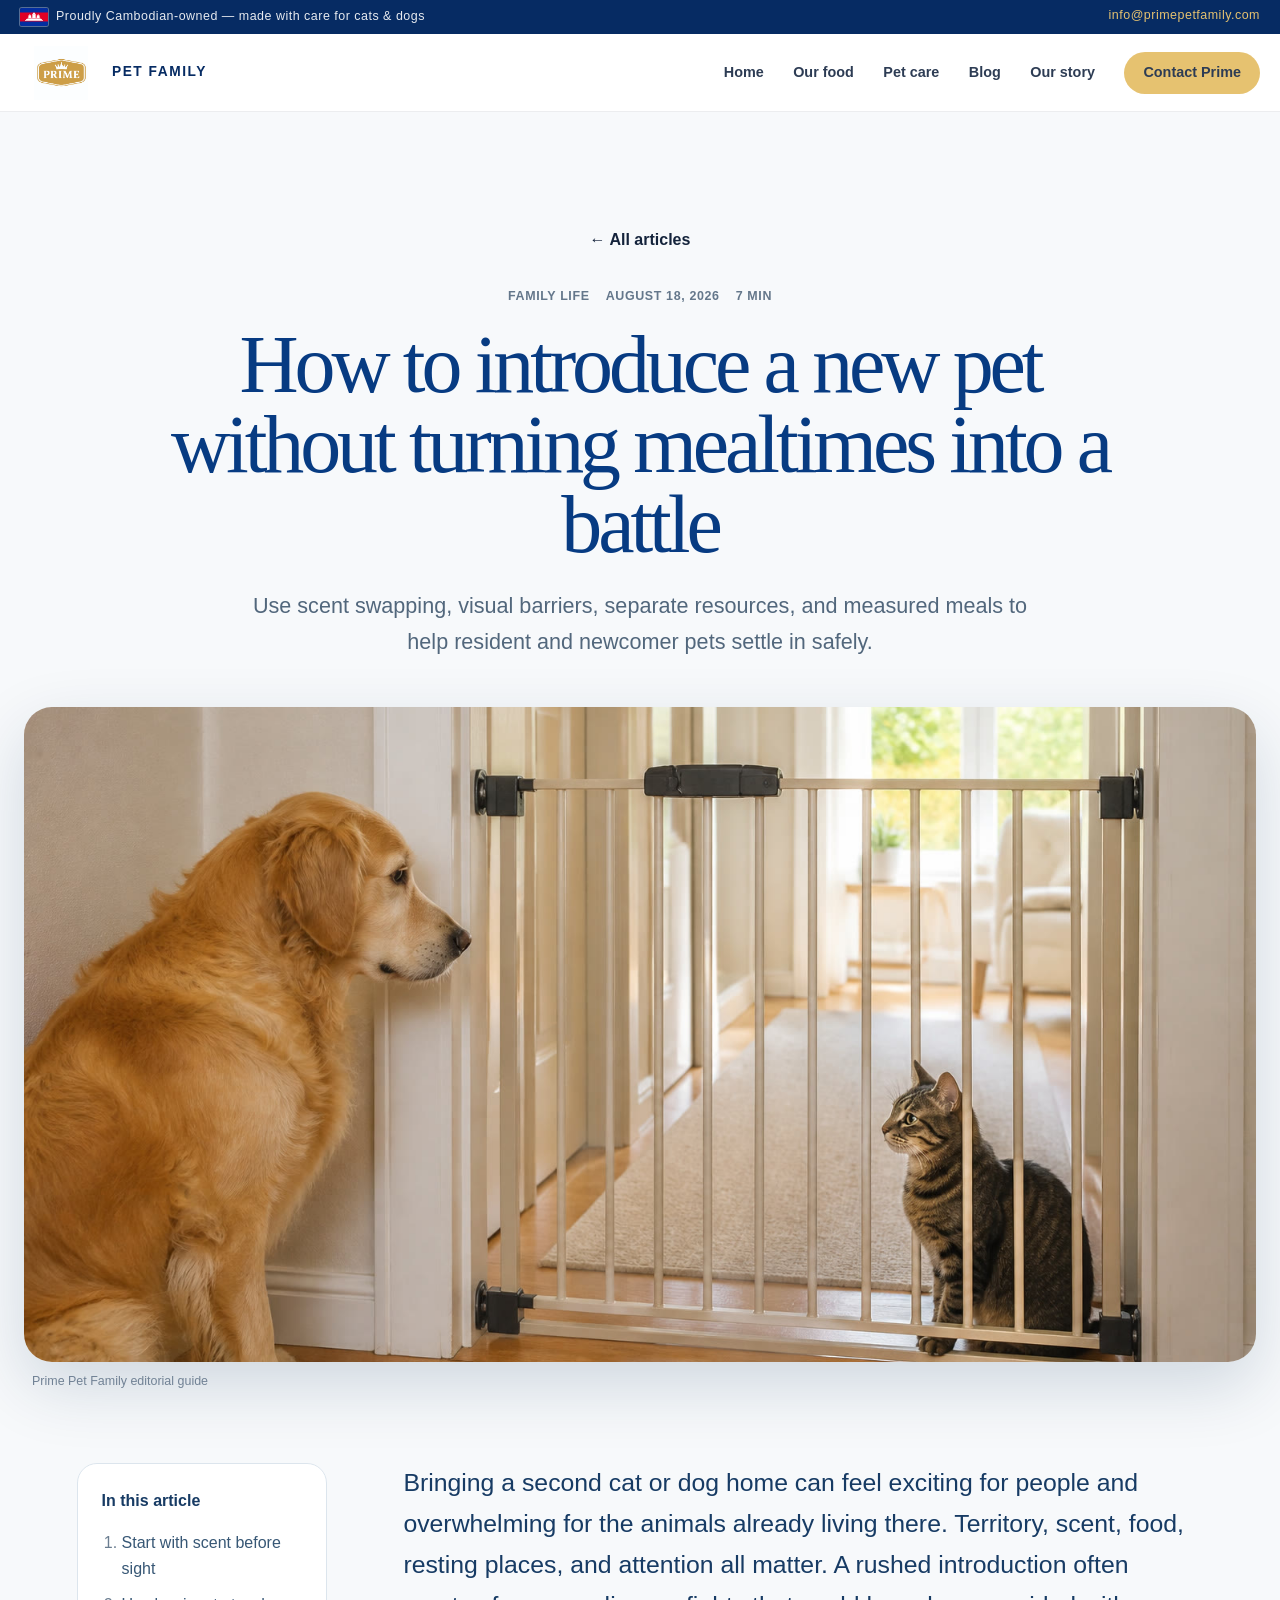
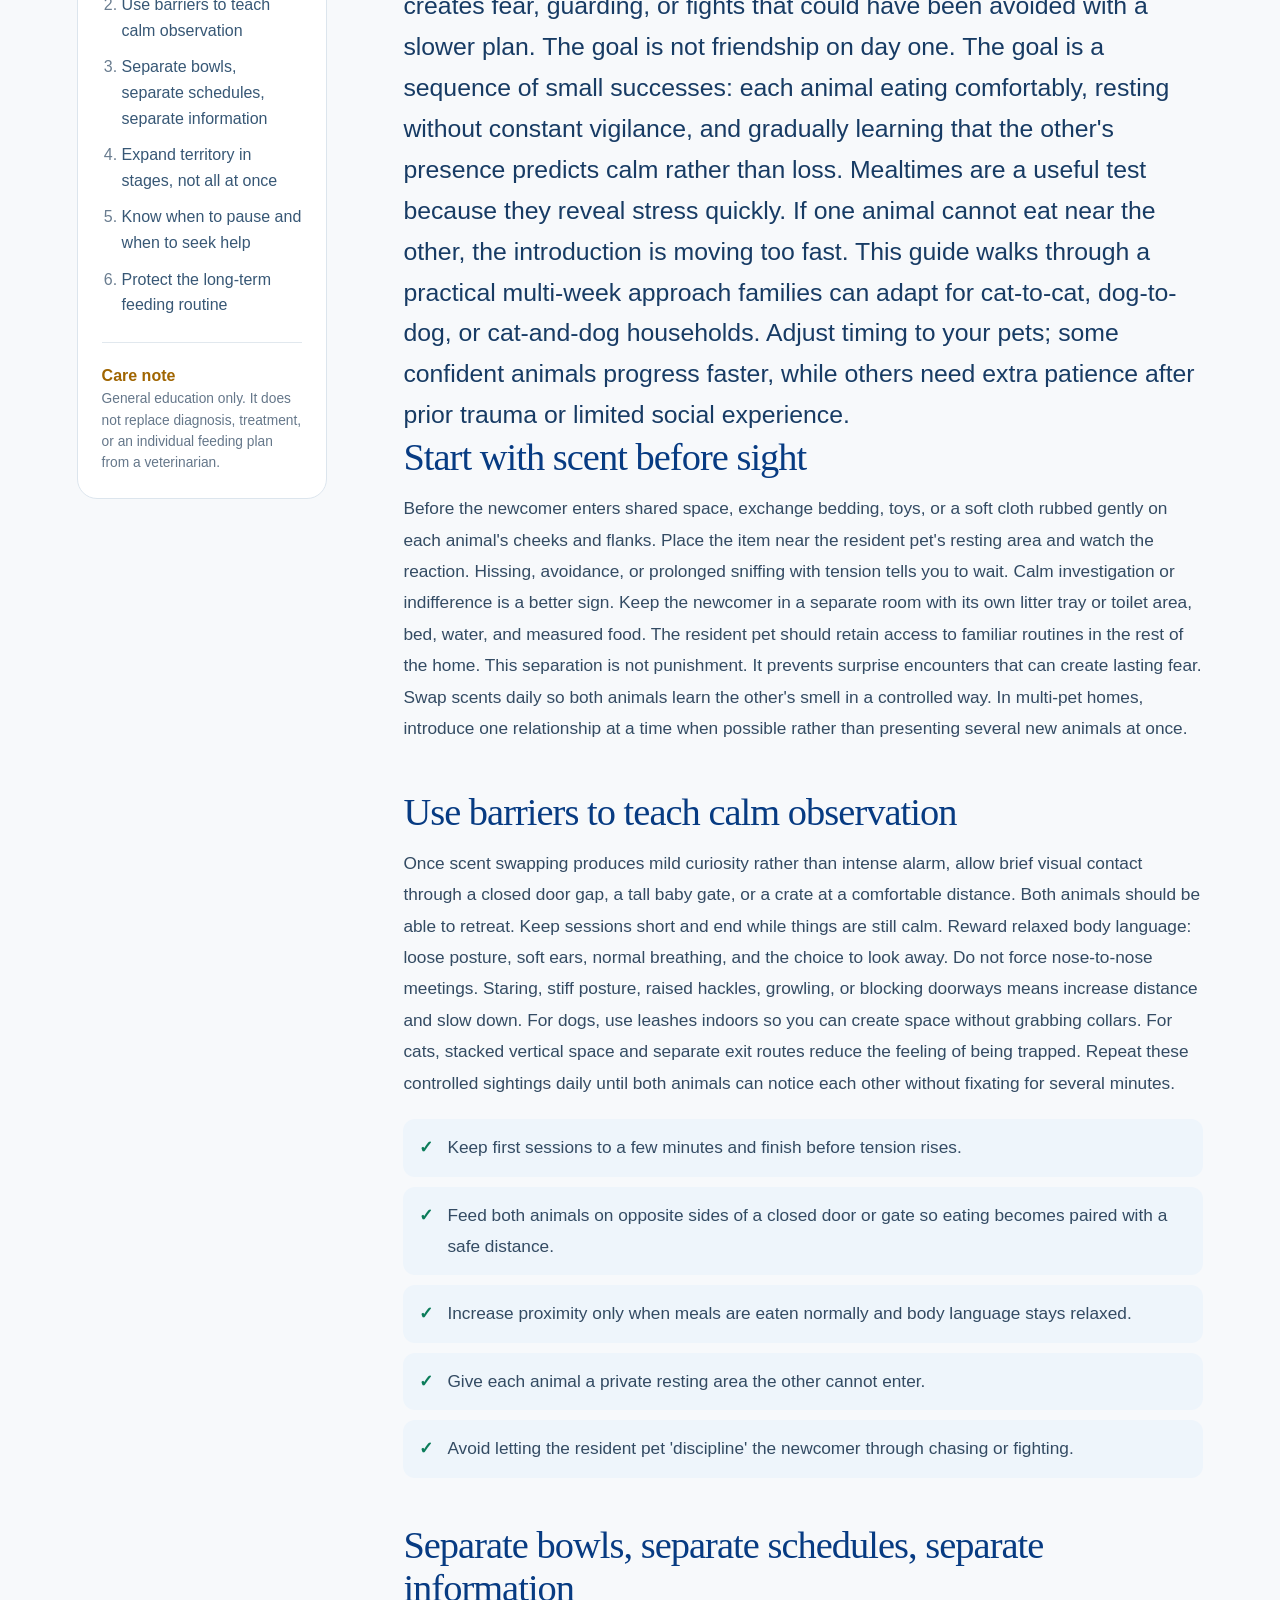
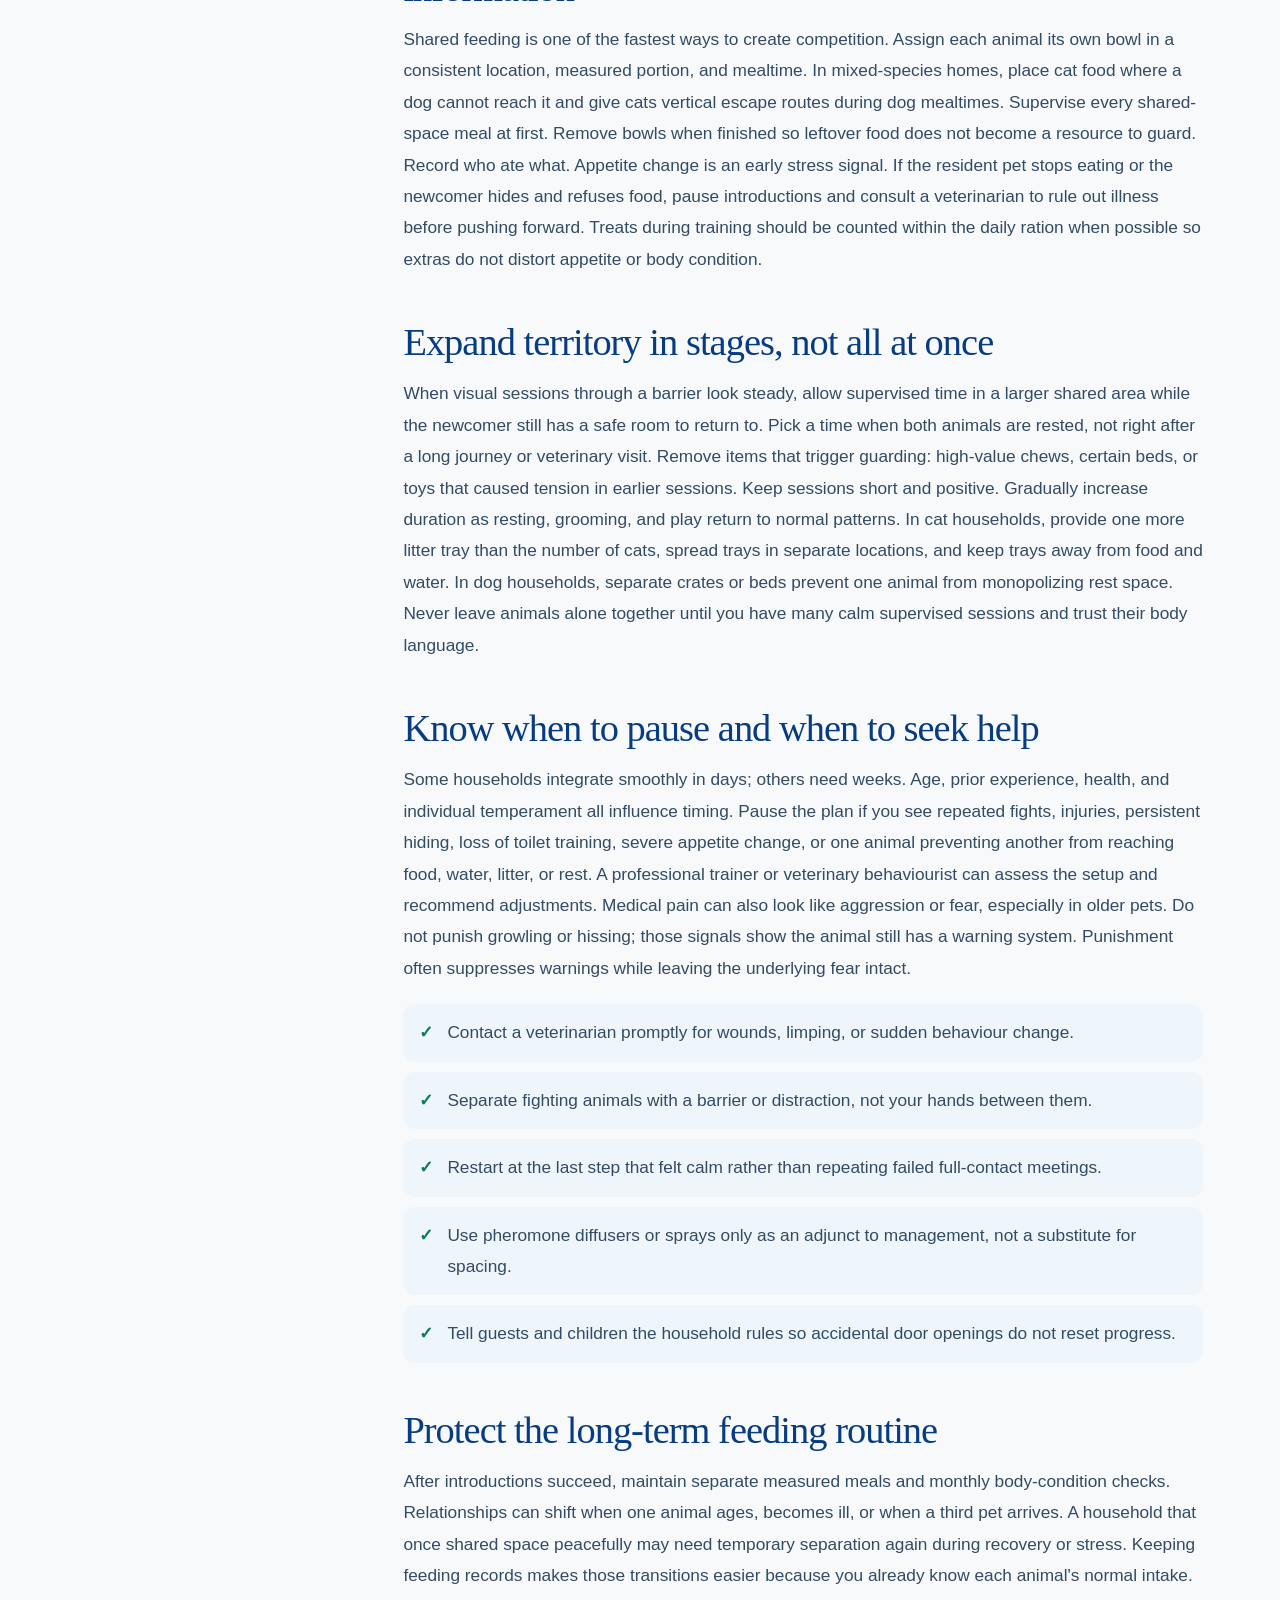
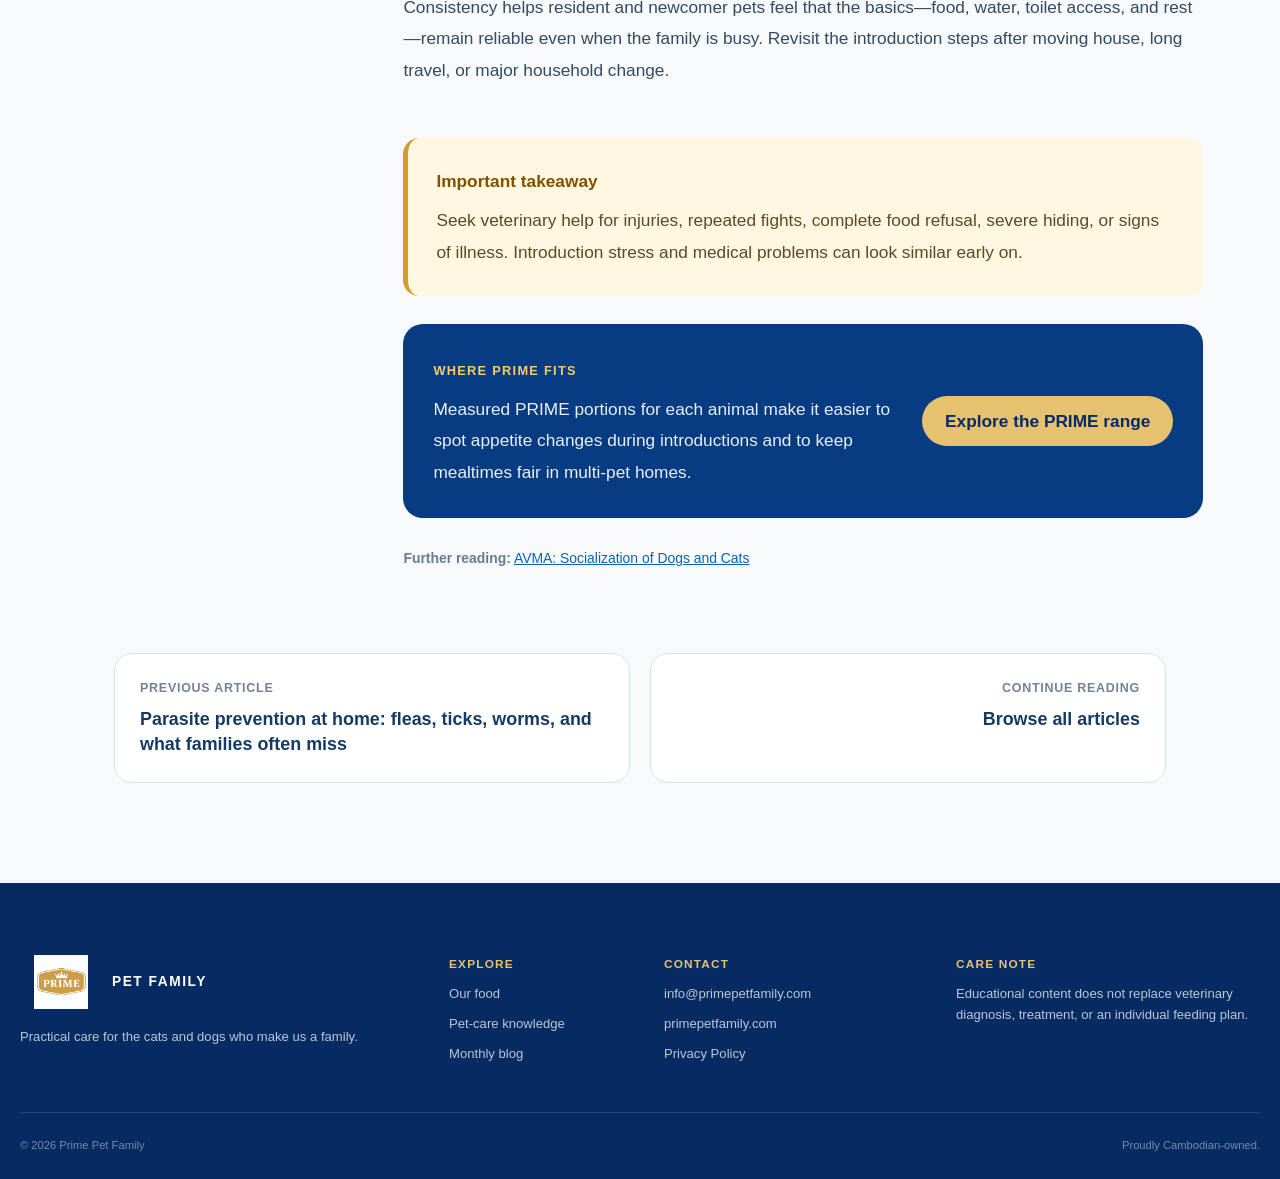
==== commit 8c225d30: "Fix blank blog post pages with cache busting and load fallbacks - Bump blog-data.js and blog.js cach" ====
--- a/blog-post.html
+++ b/blog-post.html
@@ -12,8 +12,8 @@
   <link rel="stylesheet" href="styles.css">
   <link rel="stylesheet" href="detail.css">
   <script src="page.js" defer></script>
-  <script src="blog-data.js" defer></script>
-  <script src="blog.js" defer></script>
+  <script src="blog-data.js?v=20260818" defer></script>
+  <script src="blog.js?v=20260818" defer></script>
 </head>
 <body class="detail-page blog-page">
   <a class="skip-link" href="#main">Skip to content</a>
@@ -36,7 +36,15 @@
   </header>
 
   <main id="main" class="blog-post-main">
-    <div id="blog-post-app"></div>
+    <div id="blog-post-app">
+      <p class="blog-loading">Loading article&hellip;</p>
+    </div>
+    <noscript>
+      <div class="blog-load-message">
+        <h1>JavaScript is required</h1>
+        <p>This article page loads its content with JavaScript. Enable JavaScript, or open the <a href="blog.html">blog archive</a> and choose the article from there.</p>
+      </div>
+    </noscript>
   </main>
 
   <footer class="site-footer detail-footer">
--- a/detail.css
+++ b/detail.css
@@ -99,6 +99,10 @@
 .blog-newsletter .button { flex: 0 0 auto; }
 
 .blog-post-main { background: #f7f9fb; }
+.blog-loading, .blog-load-message { max-width: 760px; margin: clamp(70px, 9vw, 130px) auto 100px; padding: 0 24px; color: #52677c; text-align: center; }
+.blog-load-message h1 { margin: 18px 0 16px; color: #073b82; font-size: clamp(2rem, 5vw, 3.2rem); line-height: 1.05; }
+.blog-load-message p { margin: 0 auto 24px; max-width: 620px; font-size: 1.08rem; line-height: 1.7; }
+.blog-load-message .button { margin-top: 8px; }
 .blog-article { padding-bottom: 100px; }
 .blog-article-header { max-width: 1060px; margin: 0 auto; padding: clamp(70px, 9vw, 130px) 24px 46px; text-align: center; }
 .blog-back { display: inline-block; margin-bottom: 34px; color: var(--blue); font-weight: 800; text-decoration: none; }
